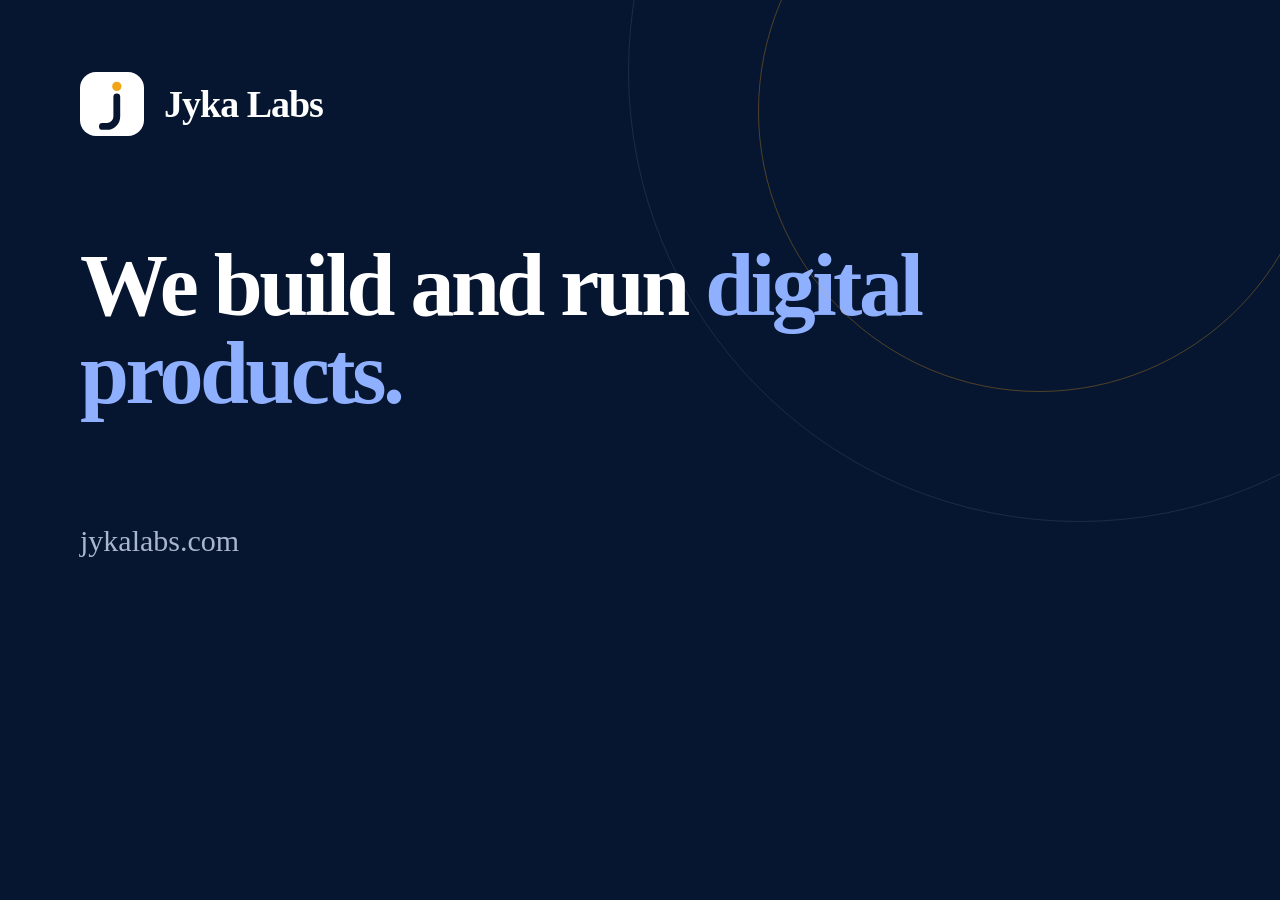
==== brand/og.html @ 61b7a121 "Redesign: new logo, navy and saffron theme, company-first copy, one-line products, illustrations and" ====
<!doctype html><html><head><meta charset="utf-8"><style>
@font-face{font-family:Geist;src:url(../docs/fonts/geist-latin-wght-normal.woff2) format("woff2");font-weight:100 900}
html,body{margin:0;width:1200px;height:630px}
body{font-family:Geist;background:#071630;color:#fff;display:flex;flex-direction:column;justify-content:space-between;padding:72px 80px;box-sizing:border-box;position:relative;overflow:hidden}
.ring{position:absolute;border-radius:50%;border:1px solid rgba(255,255,255,.09)}
.r1{width:900px;height:900px;right:-330px;top:-380px}.r2{width:560px;height:560px;right:-120px;top:-170px;border-color:rgba(242,165,22,.3)}
.brand{display:flex;align-items:center;gap:20px;font-size:38px;font-weight:700;letter-spacing:-1px}
h1{margin:0;font-size:88px;line-height:1;letter-spacing:-3.5px;font-weight:700;max-width:900px}
h1 span{color:#8fb0ff}
p{margin:0;font-size:30px;color:#a9b6cc}
</style></head><body><div class="ring r1"></div><div class="ring r2"></div>
<div class="brand"><svg width="64" height="64" viewBox="0 0 40 40"><rect width="40" height="40" rx="10" fill="#fff"/><path d="M23 15.5v12.25a6.25 6.25 0 0 1-6.25 6.25H14" fill="none" stroke="#071630" stroke-width="4.25" stroke-linecap="round"/><circle cx="23" cy="9" r="2.9" fill="#f2a516"/></svg>Jyka Labs</div>
<h1>We build and run <span>digital products.</span></h1><p>jykalabs.com</p></body></html>
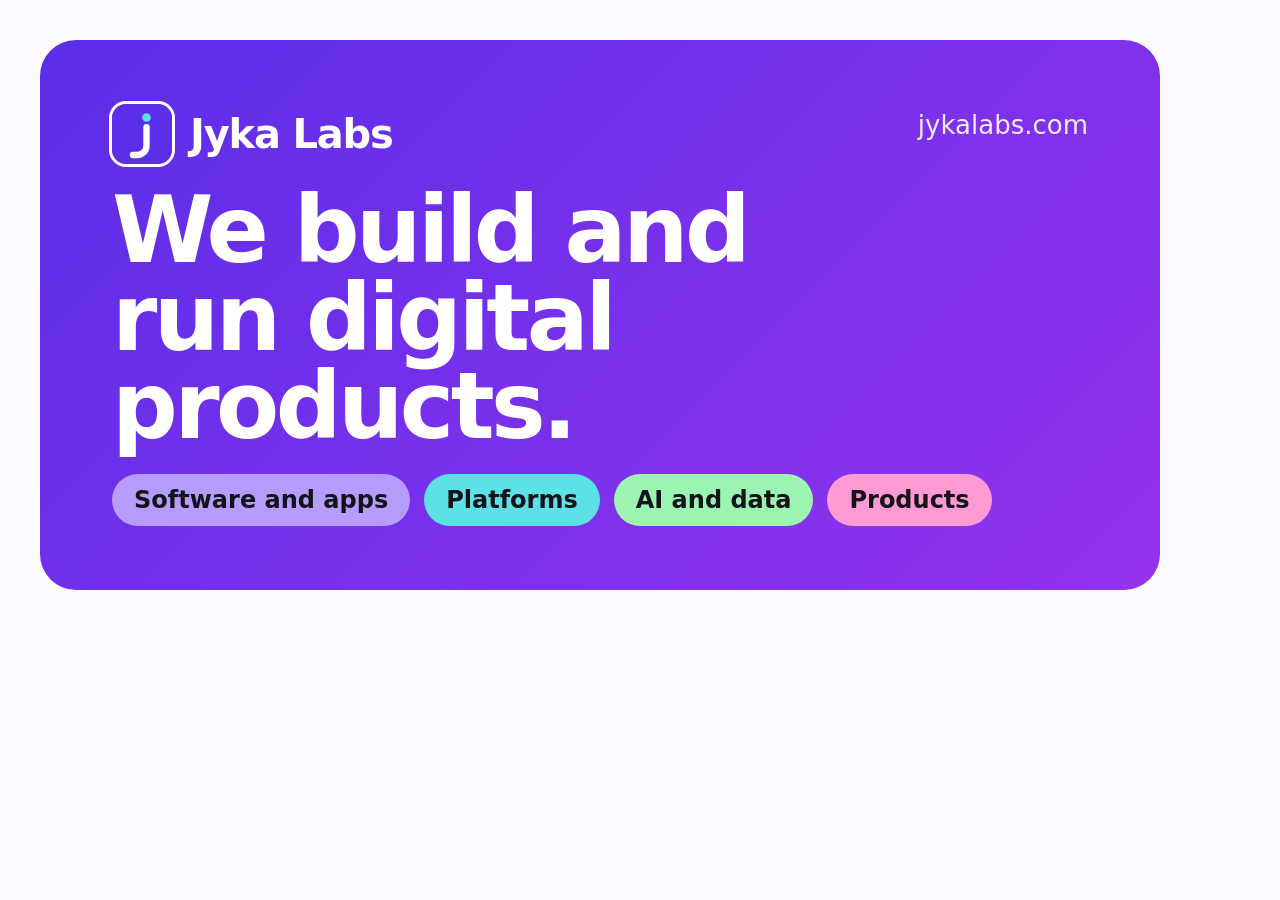
==== commit 14419483: "Redesign: light canvas with vivid accents, product cards, grouped services, working contact form - H" ====
--- a/brand/og.html
+++ b/brand/og.html
@@ -1,13 +1,19 @@
-<!doctype html><html><head><meta charset="utf-8"><style>
-@font-face{font-family:Geist;src:url(../docs/fonts/geist-latin-wght-normal.woff2) format("woff2");font-weight:100 900}
-html,body{margin:0;width:1200px;height:630px}
-body{font-family:Geist;background:#071630;color:#fff;display:flex;flex-direction:column;justify-content:space-between;padding:72px 80px;box-sizing:border-box;position:relative;overflow:hidden}
-.ring{position:absolute;border-radius:50%;border:1px solid rgba(255,255,255,.09)}
-.r1{width:900px;height:900px;right:-330px;top:-380px}.r2{width:560px;height:560px;right:-120px;top:-170px;border-color:rgba(242,165,22,.3)}
-.brand{display:flex;align-items:center;gap:20px;font-size:38px;font-weight:700;letter-spacing:-1px}
-h1{margin:0;font-size:88px;line-height:1;letter-spacing:-3.5px;font-weight:700;max-width:900px}
-h1 span{color:#8fb0ff}
-p{margin:0;font-size:30px;color:#a9b6cc}
-</style></head><body><div class="ring r1"></div><div class="ring r2"></div>
-<div class="brand"><svg width="64" height="64" viewBox="0 0 40 40"><rect width="40" height="40" rx="10" fill="#fff"/><path d="M23 15.5v12.25a6.25 6.25 0 0 1-6.25 6.25H14" fill="none" stroke="#071630" stroke-width="4.25" stroke-linecap="round"/><circle cx="23" cy="9" r="2.9" fill="#f2a516"/></svg>Jyka Labs</div>
-<h1>We build and run <span>digital products.</span></h1><p>jykalabs.com</p></body></html>
+<!doctype html><html><head><meta charset="utf-8">
+<!-- Source of docs/og-image.png (1200x630). Render with tools/render.mjs. -->
+<link rel="stylesheet" href="../docs/styles.css">
+<style>
+html,body{margin:0;width:1200px;height:630px;overflow:hidden}
+body{background:var(--canvas);padding:40px;box-sizing:border-box}
+.panel{height:100%;border-radius:36px;background:linear-gradient(135deg in oklch,var(--hero-a),var(--hero-b));color:var(--on-primary);padding:64px 72px;box-sizing:border-box;display:flex;flex-direction:column;justify-content:space-between;position:relative;overflow:hidden}
+.panel .brand{color:var(--on-primary);display:flex;align-items:center;gap:18px;font:700 40px/1 var(--font-display);letter-spacing:-1.2px}
+.brand img{width:60px;height:60px;border-radius:14px;box-shadow:0 0 0 3px var(--on-primary)}
+h1{margin:0;color:var(--on-primary);font:750 92px/0.96 var(--font-display);letter-spacing:-3.6px;max-width:760px}
+.row{display:flex;gap:14px}
+.chip{font:600 24px/1 var(--font-body);padding:14px 22px;border-radius:999px;color:var(--ink)}
+.c1{background:var(--tile-violet)}.c2{background:var(--tile-cyan)}.c3{background:var(--tile-mint)}.c4{background:var(--tile-pink)}
+.url{position:absolute;right:72px;top:72px;font:500 26px/1 var(--font-body);color:var(--hero-muted)}
+</style></head><body><div class="panel">
+<div class="brand"><img src="../docs/favicon.svg" alt="">Jyka Labs</div><span class="url">jykalabs.com</span>
+<h1>We build and run digital products.</h1>
+<div class="row"><span class="chip c1">Software and apps</span><span class="chip c2">Platforms</span><span class="chip c3">AI and data</span><span class="chip c4">Products</span></div>
+</div></body></html>
--- a/docs/styles.css
+++ b/docs/styles.css
@@ -0,0 +1,407 @@
+/* jykalabs.com — light canvas, vivid accents. Every colour is a token here; components use only the tokens.
+   tools/check-contrast.mjs re-checks the text/background pairs against WCAG AA. */
+
+@font-face {
+  font-family: "Bricolage Grotesque";
+  src: url("fonts/bricolage-grotesque-latin-wght-normal.woff2") format("woff2");
+  font-weight: 200 800;
+  font-style: normal;
+  font-display: swap;
+}
+@font-face {
+  font-family: "Geist";
+  src: url("fonts/geist-latin-wght-normal.woff2") format("woff2");
+  font-weight: 100 900;
+  font-style: normal;
+  font-display: swap;
+}
+
+:root {
+  /* Grounds and ink */
+  --canvas: #FBFAFF;
+  --surface: #FFFFFF;
+  --ink: #15131A;
+  --ink-muted: #5A5866;
+  --line: #E7E3F2;
+  --control: #8C8899;
+
+  /* Action */
+  --primary: #5B2EE8;
+  --primary-hover: #4A20D0;
+  --on-primary: #FFFFFF;
+
+  /* Hero gradient and its secondary text */
+  --hero-a: #5B2EE8;
+  --hero-b: #9333EA;
+  --hero-muted: #F1EAFF;
+
+  /* Tiles: service groups, chips, icon backgrounds (ink text) */
+  --tile-violet: #B79CFF;
+  --tile-cyan: #5CE1E6;
+  --tile-mint: #9BF5B0;
+  --tile-pink: #FF9AD5;
+
+  /* Soft glow behind the hero and the contact section only */
+  --glow-violet: #E2D8FF;
+  --glow-cyan: #CFF7F8;
+  --glow-mint: #D9FBE3;
+  --glow-pink: #FFE0F1;
+
+  /* Product brands */
+  --onemuster-a: #1D4A35;
+  --onemuster-b: #2E7D55;
+  --thandimandi-a: #0057FF;
+  --thandimandi-b: #0077D9;
+
+  /* Form states */
+  --error: #B42318;
+  --error-soft: #FEF0EE;
+  --ok: #146C43;
+
+  /* Frosted card over the glow (solid fallback below) */
+  --frost: rgb(255 255 255 / 0.8);
+  --frost-edge: rgb(255 255 255 / 0.9);
+  --on-dark-line: rgb(255 255 255 / 0.28);
+  --on-dark-fill: rgb(255 255 255 / 0.14);
+
+  --shadow-sm: 0 1px 2px rgb(21 19 26 / 0.06), 0 2px 8px rgb(21 19 26 / 0.05);
+  --shadow-md: 0 2px 4px rgb(21 19 26 / 0.05), 0 12px 32px rgb(41 18 120 / 0.10);
+  --shadow-lg: 0 4px 8px rgb(21 19 26 / 0.06), 0 24px 56px rgb(41 18 120 / 0.18);
+
+  --font-display: "Bricolage Grotesque", "Geist", ui-sans-serif, system-ui, sans-serif;
+  --font-body: "Geist", ui-sans-serif, system-ui, -apple-system, "Segoe UI", sans-serif;
+
+  --radius-sm: 10px;
+  --radius: 16px;
+  --radius-lg: 28px;
+  --container: 74rem;
+  --gutter: clamp(1rem, 4vw, 2.5rem);
+  --section: clamp(4rem, 9vw, 7.5rem);
+  --ease-out: cubic-bezier(0.16, 1, 0.3, 1);
+}
+
+*, *::before, *::after { box-sizing: border-box; }
+[hidden] { display: none !important; }
+
+html {
+  -webkit-text-size-adjust: 100%;
+  text-size-adjust: 100%;
+  scroll-behavior: smooth;
+  scroll-padding-top: 5rem;
+  scrollbar-color: var(--tile-violet) var(--canvas);
+}
+@media (prefers-reduced-motion: reduce) { html { scroll-behavior: auto; } }
+
+body {
+  margin: 0;
+  background: var(--canvas);
+  color: var(--ink);
+  font-family: var(--font-body);
+  font-size: 1rem;
+  line-height: 1.6;
+  -webkit-font-smoothing: antialiased;
+  text-rendering: optimizeLegibility;
+  caret-color: var(--primary);
+}
+
+::selection { background: var(--tile-violet); color: var(--ink); }
+
+h1, h2, h3 {
+  font-family: var(--font-display);
+  margin: 0;
+  color: var(--ink);
+  text-wrap: balance;
+  font-weight: 700;
+}
+h2 { font-size: clamp(2rem, 4.6vw, 3.25rem); line-height: 1.04; letter-spacing: -0.035em; }
+h3 { font-size: 1.375rem; line-height: 1.2; letter-spacing: -0.02em; }
+p { margin: 0; text-wrap: pretty; }
+ul, ol { margin: 0; padding: 0; list-style: none; }
+
+a { color: var(--primary); text-underline-offset: 0.2em; text-decoration-thickness: 1px; }
+a:hover { text-decoration-thickness: 2px; }
+
+:focus-visible { outline: 3px solid var(--primary); outline-offset: 3px; border-radius: 6px; }
+
+.visually-hidden {
+  position: absolute !important; width: 1px; height: 1px; padding: 0; margin: -1px;
+  overflow: hidden; clip: rect(0 0 0 0); white-space: nowrap; border: 0;
+}
+
+.skip {
+  position: absolute; left: 1rem; top: -4rem; z-index: 100;
+  background: var(--ink); color: var(--surface); padding: 0.75rem 1rem; border-radius: var(--radius-sm);
+  text-decoration: none; font-weight: 600;
+}
+.skip:focus { top: 1rem; }
+
+.container { width: min(100% - 2 * var(--gutter), var(--container)); margin-inline: auto; }
+
+.sprite { position: absolute; width: 0; height: 0; overflow: hidden; }
+.ico { width: 1.5rem; height: 1.5rem; fill: none; stroke: currentColor; stroke-width: 1.75; stroke-linecap: round; stroke-linejoin: round; flex-shrink: 0; }
+
+/* ---------- Buttons ---------- */
+.btn {
+  display: inline-flex; align-items: center; justify-content: center; gap: 0.5rem;
+  min-height: 48px; padding: 0.75rem 1.4rem; border-radius: 999px;
+  font: 600 1rem/1.2 var(--font-body); text-decoration: none; white-space: nowrap;
+  border: 1px solid transparent; cursor: pointer;
+  transition: background-color 160ms var(--ease-out), border-color 160ms var(--ease-out), transform 120ms var(--ease-out), box-shadow 160ms var(--ease-out);
+}
+.btn:active { transform: scale(0.97); }
+.btn-primary { background: var(--primary); color: var(--on-primary); box-shadow: var(--shadow-sm); }
+.btn-primary:hover { background: var(--primary-hover); }
+.btn-secondary { background: var(--surface); color: var(--ink); border-color: var(--control); }
+.btn-secondary:hover { border-color: var(--ink); }
+.btn-light { background: var(--on-primary); color: var(--primary); }
+.btn-light:hover { box-shadow: var(--shadow-md); }
+.btn-ghost-light { color: var(--on-primary); border-color: var(--on-dark-line); background: var(--on-dark-fill); }
+.btn-ghost-light:hover { border-color: var(--on-primary); }
+.btn-sm { min-height: 40px; padding: 0.5rem 1.1rem; font-size: 0.9375rem; }
+.btn[disabled] { opacity: 0.7; cursor: progress; transform: none; }
+.on-gradient :focus-visible { outline-color: var(--on-primary); }
+
+/* ---------- Header ---------- */
+.site-header {
+  position: sticky; top: 0; z-index: 50;
+  background: var(--canvas);
+  border-bottom: 1px solid transparent;
+  transition: border-color 200ms var(--ease-out);
+}
+.site-header.is-scrolled { border-bottom-color: var(--line); }
+.header-row { display: flex; align-items: center; gap: 1.5rem; min-height: 4.25rem; }
+.brand { display: inline-flex; align-items: center; gap: 0.6rem; color: var(--ink); text-decoration: none; }
+.brand-mark { width: 2rem; height: 2rem; flex-shrink: 0; }
+.brand-name { font-family: var(--font-display); font-weight: 700; font-size: 1.2rem; letter-spacing: -0.03em; }
+.site-nav { margin-left: auto; }
+.site-nav ul { display: flex; gap: 0.25rem; }
+.site-nav a {
+  display: inline-flex; align-items: center; min-height: 40px; padding: 0 0.8rem; border-radius: 999px;
+  color: var(--ink-muted); font-weight: 500; text-decoration: none; font-size: 0.9375rem;
+}
+.site-nav a:hover { color: var(--ink); background: var(--glow-violet); }
+.header-cta { margin-left: 0.5rem; }
+@media (max-width: 960px) {
+  .site-nav { display: none; }
+  .header-cta { margin-left: auto; }
+}
+
+/* ---------- Glow (hero and contact only) ---------- */
+.glow {
+  position: relative; isolation: isolate;
+  background:
+    radial-gradient(40rem 28rem at 8% 0%, var(--glow-violet), transparent 70%),
+    radial-gradient(34rem 26rem at 95% 12%, var(--glow-cyan), transparent 70%),
+    radial-gradient(36rem 26rem at 70% 100%, var(--glow-pink), transparent 70%),
+    radial-gradient(30rem 22rem at 0% 100%, var(--glow-mint), transparent 70%),
+    var(--canvas);
+}
+
+/* ---------- Hero ---------- */
+.hero { padding: clamp(1rem, 3vw, 2rem) 0 clamp(2.5rem, 6vw, 4.5rem); }
+.hero-panel {
+  border-radius: var(--radius-lg);
+  background: var(--hero-a);
+  background: linear-gradient(135deg, var(--hero-a), var(--hero-b));
+  background: linear-gradient(135deg in oklch, var(--hero-a), var(--hero-b));
+  color: var(--on-primary);
+  padding: 2rem 1.25rem;
+  padding: clamp(2rem, 6vw, 4.5rem) clamp(1.25rem, 5vw, 4.5rem);
+  display: grid; gap: clamp(2.5rem, 5vw, 3.5rem);
+  grid-template-columns: minmax(0, 1fr);
+  box-shadow: var(--shadow-lg);
+  overflow: hidden;
+}
+@media (min-width: 1024px) {
+  .hero-panel { grid-template-columns: minmax(0, 1.05fr) minmax(0, 1fr); align-items: center; }
+}
+.hero h1 {
+  color: var(--on-primary);
+  font-size: clamp(2.6rem, 7.4vw, 5.25rem);
+  line-height: 0.98;
+  letter-spacing: -0.04em;
+  font-weight: 750;
+  max-width: 12ch;
+}
+.hero-lede { margin-top: 1.25rem; font-size: clamp(1.06rem, 1.6vw, 1.25rem); color: var(--hero-muted); max-width: 34rem; }
+.hero-actions { display: flex; flex-wrap: wrap; gap: 0.75rem; margin-top: 2rem; }
+
+/* Product previews drawn in HTML: real product wording, no figures */
+.previews { position: relative; display: grid; gap: 1rem; grid-template-columns: minmax(0, 1fr); }
+@media (min-width: 560px) { .previews { grid-template-columns: minmax(0, 0.9fr) minmax(0, 1fr); align-items: end; } }
+.preview {
+  border-radius: 22px; padding: 1.1rem; font-size: 1.05rem; color: var(--on-primary);
+  box-shadow: var(--shadow-lg);
+  animation: rise 900ms var(--ease-out) both;
+}
+.preview + .preview { animation-delay: 120ms; }
+@keyframes rise { from { opacity: 0; transform: translateY(16px); } to { opacity: 1; transform: none; } }
+@media (prefers-reduced-motion: reduce) { .preview { animation: none; } }
+
+.preview-om { background: var(--onemuster-a); background: linear-gradient(160deg, var(--onemuster-a), var(--onemuster-b)); background: linear-gradient(160deg in oklch, var(--onemuster-a), var(--onemuster-b)); }
+.preview-tm { background: var(--thandimandi-a); background: linear-gradient(160deg, var(--thandimandi-a), var(--thandimandi-b)); background: linear-gradient(160deg in oklch, var(--thandimandi-a), var(--thandimandi-b)); }
+@media (min-width: 560px) { .preview-om { margin-bottom: 2.5rem; } }
+
+.preview-head { display: flex; align-items: center; justify-content: space-between; gap: 0.5rem; margin-bottom: 0.9rem; }
+.preview-name { font-family: var(--font-display); font-weight: 700; font-size: 1.05rem; letter-spacing: -0.02em; }
+.preview-tag { font-size: 0.75rem; font-weight: 600; padding: 0.2rem 0.6rem; border-radius: 999px; background: transparent; border: 1px solid var(--on-dark-line); white-space: nowrap; }
+.preview-screen { background: var(--surface); color: var(--ink); border-radius: 14px; padding: 0.9rem; display: grid; gap: 0.7rem; }
+.preview-label { font-size: 0.75rem; color: var(--ink-muted); font-weight: 500; }
+.preview-title { font-weight: 650; font-size: 0.98rem; line-height: 1.3; }
+.preview-btn { display: flex; align-items: center; justify-content: center; min-height: 40px; border-radius: 999px; font-weight: 600; font-size: 0.875rem; color: var(--on-primary); }
+.preview-om .preview-btn { background: var(--onemuster-a); }
+.preview-tm .preview-btn { background: var(--thandimandi-a); }
+.preview-list { display: grid; gap: 0.5rem; font-size: 0.85rem; }
+.preview-list li { display: flex; align-items: center; gap: 0.5rem; }
+.preview-list .ico { width: 1.1rem; height: 1.1rem; }
+.preview-om .preview-list .ico { color: var(--onemuster-b); }
+.preview-tm .preview-list .ico { color: var(--thandimandi-a); }
+.preview-field { border: 1px solid var(--control); border-radius: 10px; padding: 0.5rem 0.7rem; font-size: 0.875rem; }
+.previews-note { grid-column: 1 / -1; font-size: 0.8125rem; color: var(--hero-muted); }
+
+/* ---------- Sections ---------- */
+.section { padding: var(--section) 0; }
+.section-head { display: grid; gap: 1rem; margin-bottom: clamp(2rem, 5vw, 3.5rem); max-width: 44rem; }
+.section-head p { font-size: 1.125rem; color: var(--ink-muted); }
+
+/* ---------- Products ---------- */
+.products { display: grid; gap: 1.25rem; grid-template-columns: minmax(0, 1fr); }
+@media (min-width: 860px) { .products { grid-template-columns: repeat(2, minmax(0, 1fr)); } }
+.product {
+  position: relative; overflow: hidden;
+  border-radius: var(--radius-lg); color: var(--on-primary);
+  padding: 1.75rem;
+  padding: clamp(1.75rem, 4vw, 2.75rem);
+  min-height: 22rem; display: flex; flex-direction: column; gap: 1rem;
+  box-shadow: var(--shadow-md);
+}
+.product-om { background: var(--onemuster-a); background: linear-gradient(135deg, var(--onemuster-a), var(--onemuster-b)); background: linear-gradient(135deg in oklch, var(--onemuster-a), var(--onemuster-b)); }
+.product-tm { background: var(--thandimandi-a); background: linear-gradient(135deg, var(--thandimandi-a), var(--thandimandi-b)); background: linear-gradient(135deg in oklch, var(--thandimandi-a), var(--thandimandi-b)); }
+.product-mark { position: absolute; right: -1.5rem; bottom: -1.5rem; width: 13rem; height: 13rem; color: var(--on-primary); opacity: 0.22; }
+.product-mark * { fill: none; stroke: currentColor; stroke-width: 2.5; stroke-linecap: round; stroke-linejoin: round; }
+.product h3 { color: var(--on-primary); font-size: clamp(2rem, 4vw, 2.75rem); letter-spacing: -0.035em; line-height: 1; }
+.product p { font-size: 1.125rem; max-width: 26rem; position: relative; }
+.badge { align-self: flex-start; display: inline-flex; align-items: center; min-height: 28px; padding: 0.15rem 0.75rem; border-radius: 999px; background: var(--on-primary); font-size: 0.8125rem; font-weight: 650; white-space: nowrap; }
+.product-om .badge { color: var(--onemuster-a); }
+.product-tm .badge { color: var(--thandimandi-a); }
+.product-link { margin-top: auto; position: relative; align-self: flex-start; display: inline-flex; align-items: center; gap: 0.4rem; min-height: 44px; color: var(--on-primary); font-weight: 600; }
+.product-link .ico { width: 1.1rem; height: 1.1rem; }
+.product :focus-visible { outline-color: var(--on-primary); }
+
+/* ---------- What we do: four groups ---------- */
+.groups { display: grid; gap: 1.25rem; grid-template-columns: minmax(0, 1fr); }
+@media (min-width: 860px) {
+  .groups { grid-template-columns: repeat(12, minmax(0, 1fr)); }
+  .group:nth-child(1) { grid-column: span 7; }
+  .group:nth-child(2) { grid-column: span 5; }
+  .group:nth-child(3) { grid-column: span 5; }
+  .group:nth-child(4) { grid-column: span 7; }
+}
+.group { border-radius: var(--radius-lg); padding: 1.5rem; padding: clamp(1.5rem, 3.5vw, 2.25rem); color: var(--ink); display: grid; gap: 1.25rem; align-content: start; }
+.group-violet { background: var(--tile-violet); }
+.group-cyan { background: var(--tile-cyan); }
+.group-mint { background: var(--tile-mint); }
+.group-pink { background: var(--tile-pink); }
+.group h3 { font-size: clamp(1.5rem, 2.6vw, 2rem); letter-spacing: -0.03em; line-height: 1.05; }
+.group-icon { width: 3rem; height: 3rem; border-radius: 14px; background: var(--surface); display: grid; place-items: center; }
+.services { display: grid; gap: 1rem; }
+@media (min-width: 600px) { .group-wide .services { grid-template-columns: repeat(2, minmax(0, 1fr)); gap: 1.25rem; } }
+.services h4 { margin: 0 0 0.2rem; font: 650 1.0625rem/1.3 var(--font-body); }
+.services p { font-size: 0.975rem; }
+.groups-cta { margin-top: 1.5rem; display: flex; flex-wrap: wrap; align-items: center; gap: 1rem; color: var(--ink-muted); }
+
+/* ---------- How we work ---------- */
+.band { background: var(--surface); border-block: 1px solid var(--line); }
+.steps { display: grid; gap: 2rem 1.5rem; grid-template-columns: minmax(0, 1fr); }
+@media (min-width: 640px) { .steps { grid-template-columns: repeat(2, minmax(0, 1fr)); } }
+@media (min-width: 1024px) { .steps { grid-template-columns: repeat(4, minmax(0, 1fr)); } }
+.steps li { display: grid; gap: 0.6rem; align-content: start; padding-top: 1.25rem; border-top: 2px solid var(--ink); }
+.step-num { font-family: var(--font-display); font-weight: 700; font-size: 2.75rem; line-height: 1; color: var(--primary); letter-spacing: -0.04em; font-variant-numeric: tabular-nums; }
+.steps p { color: var(--ink-muted); }
+
+/* ---------- Work with us ---------- */
+.paths { display: grid; gap: 1.25rem; grid-template-columns: minmax(0, 1fr); }
+@media (min-width: 860px) { .paths { grid-template-columns: repeat(3, minmax(0, 1fr)); } }
+.paths li { background: var(--surface); border: 1px solid var(--line); border-radius: var(--radius); padding: 1.75rem; display: flex; flex-direction: column; gap: 0.75rem; box-shadow: var(--shadow-sm); }
+.path-icon { width: 3rem; height: 3rem; border-radius: 14px; display: grid; place-items: center; color: var(--ink); margin-bottom: 0.25rem; }
+.paths li:nth-child(1) .path-icon { background: var(--tile-violet); }
+.paths li:nth-child(2) .path-icon { background: var(--tile-cyan); }
+.paths li:nth-child(3) .path-icon { background: var(--tile-mint); }
+.paths p { color: var(--ink-muted); }
+.paths p { flex-grow: 1; }
+.paths .btn { margin-top: 0.75rem; align-self: flex-start; }
+
+/* ---------- Contact ---------- */
+.contact-grid { display: grid; gap: clamp(2rem, 5vw, 4rem); grid-template-columns: minmax(0, 1fr); }
+@media (min-width: 960px) { .contact-grid { grid-template-columns: minmax(0, 0.8fr) minmax(0, 1.2fr); align-items: start; } }
+.contact-copy { display: grid; gap: 1.25rem; }
+.contact-copy > p { font-size: 1.125rem; color: var(--ink-muted); }
+.email-card { display: grid; gap: 0.25rem; padding: 1.25rem 1.4rem; border-radius: var(--radius); }
+.email-card span { color: var(--ink-muted); font-size: 0.9375rem; }
+.email-card a { font-weight: 650; font-size: 1.125rem; overflow-wrap: anywhere; }
+.contact-points { display: grid; gap: 0.6rem; }
+.contact-points li { display: flex; gap: 0.6rem; align-items: flex-start; }
+.contact-points .ico { width: 1.25rem; height: 1.25rem; margin-top: 0.15rem; color: var(--ok); }
+
+.frost { background: var(--surface); border: 1px solid var(--line); box-shadow: var(--shadow-md); }
+@supports ((backdrop-filter: blur(1px)) or (-webkit-backdrop-filter: blur(1px))) {
+  .frost { background: var(--frost); border-color: var(--frost-edge); -webkit-backdrop-filter: blur(18px) saturate(1.2); backdrop-filter: blur(18px) saturate(1.2); }
+}
+@media (prefers-reduced-transparency: reduce) {
+  .frost { background: var(--surface); border-color: var(--line); -webkit-backdrop-filter: none; backdrop-filter: none; }
+}
+
+.form-card { border-radius: var(--radius-lg); padding: 1.25rem; padding: clamp(1.25rem, 4vw, 2.25rem); }
+.contact-form fieldset { border: 0; padding: 0; margin: 0; min-width: 0; display: grid; gap: 1.1rem; grid-template-columns: minmax(0, 1fr); }
+@media (min-width: 600px) { .contact-form fieldset { grid-template-columns: repeat(2, minmax(0, 1fr)); } .field-wide { grid-column: 1 / -1; } }
+.field { display: grid; gap: 0.4rem; align-content: start; }
+.field label { font-weight: 600; font-size: 0.9375rem; }
+.optional { color: var(--ink-muted); font-weight: 400; }
+.field input, .field select, .field textarea {
+  width: 100%; min-height: 48px; padding: 0.7rem 0.9rem;
+  font: 400 1rem/1.4 var(--font-body); color: var(--ink);
+  background: var(--surface); border: 1px solid var(--control); border-radius: 12px;
+  transition: border-color 160ms var(--ease-out), box-shadow 160ms var(--ease-out);
+}
+.field textarea { resize: vertical; min-height: 9rem; }
+.field select { appearance: none; padding-right: 2.5rem; background-image: linear-gradient(45deg, transparent 50%, currentColor 50%), linear-gradient(135deg, currentColor 50%, transparent 50%); background-position: calc(100% - 1.15rem) 50%, calc(100% - 0.8rem) 50%; background-size: 0.35rem 0.35rem; background-repeat: no-repeat; }
+.field input:hover, .field select:hover, .field textarea:hover { border-color: var(--ink-muted); }
+.field input:focus-visible, .field select:focus-visible, .field textarea:focus-visible { outline: 3px solid var(--primary); outline-offset: 1px; border-color: var(--primary); border-radius: 12px; }
+.field [aria-invalid="true"] { border-color: var(--error); }
+.field-error { color: var(--error); font-size: 0.9rem; font-weight: 500; }
+.field-hint { color: var(--ink-muted); font-size: 0.85rem; }
+.botcheck { display: none; }
+
+.form-actions { display: flex; flex-wrap: wrap; align-items: center; gap: 1rem; }
+.send-status { font-size: 0.95rem; }
+.send-status:empty { display: none; }
+.send-status.is-error { color: var(--error); font-weight: 500; }
+
+.fallback { margin-top: 1.25rem; padding: 1rem 1.1rem; border-radius: 12px; background: var(--error-soft); color: var(--ink); display: grid; gap: 0.6rem; }
+.fallback p { font-weight: 500; }
+.fallback .btn { justify-self: start; }
+
+.privacy { margin-top: 1.5rem; padding-top: 1.25rem; border-top: 1px solid var(--line); font-size: 0.875rem; color: var(--ink-muted); }
+
+.sent { display: grid; gap: 0.75rem; justify-items: start; padding: 1rem 0; }
+.sent:focus { outline: none; }
+.sent-icon { width: 3rem; height: 3rem; border-radius: 999px; display: grid; place-items: center; background: var(--tile-mint); color: var(--ink); }
+.sent h3 { font-size: 1.5rem; }
+.sent p { color: var(--ink-muted); }
+
+/* ---------- Footer ---------- */
+.site-footer { border-top: 1px solid var(--line); padding: 3rem 0 2rem; background: var(--surface); }
+.footer-grid { display: grid; gap: 2rem; grid-template-columns: minmax(0, 1fr); }
+@media (min-width: 860px) { .footer-grid { grid-template-columns: minmax(0, 1fr) minmax(0, 1.4fr) auto; align-items: start; } }
+.footer-brand p, .footer-note { color: var(--ink-muted); font-size: 0.9375rem; }
+.footer-brand p { margin-top: 0.6rem; }
+.footer-email { font-weight: 600; overflow-wrap: anywhere; }
+.footer-links { display: flex; flex-wrap: wrap; gap: 0.25rem 1.25rem; }
+.footer-links a { color: var(--ink-muted); text-decoration: none; display: inline-flex; min-height: 44px; align-items: center; }
+.footer-links a:hover { color: var(--ink); text-decoration: underline; }
+.footer-base { margin-top: 2rem; padding-top: 1.25rem; border-top: 1px solid var(--line); color: var(--ink-muted); font-size: 0.875rem; }
+
+/* ---------- Simple pages (thanks, 404) ---------- */
+.page-simple { min-height: 70vh; display: grid; align-content: center; justify-items: start; gap: 1.25rem; padding: 4rem 0; }
+.page-simple h1 { font-size: clamp(2.25rem, 6vw, 3.5rem); letter-spacing: -0.04em; line-height: 1; }
+.page-simple p { color: var(--ink-muted); font-size: 1.125rem; }
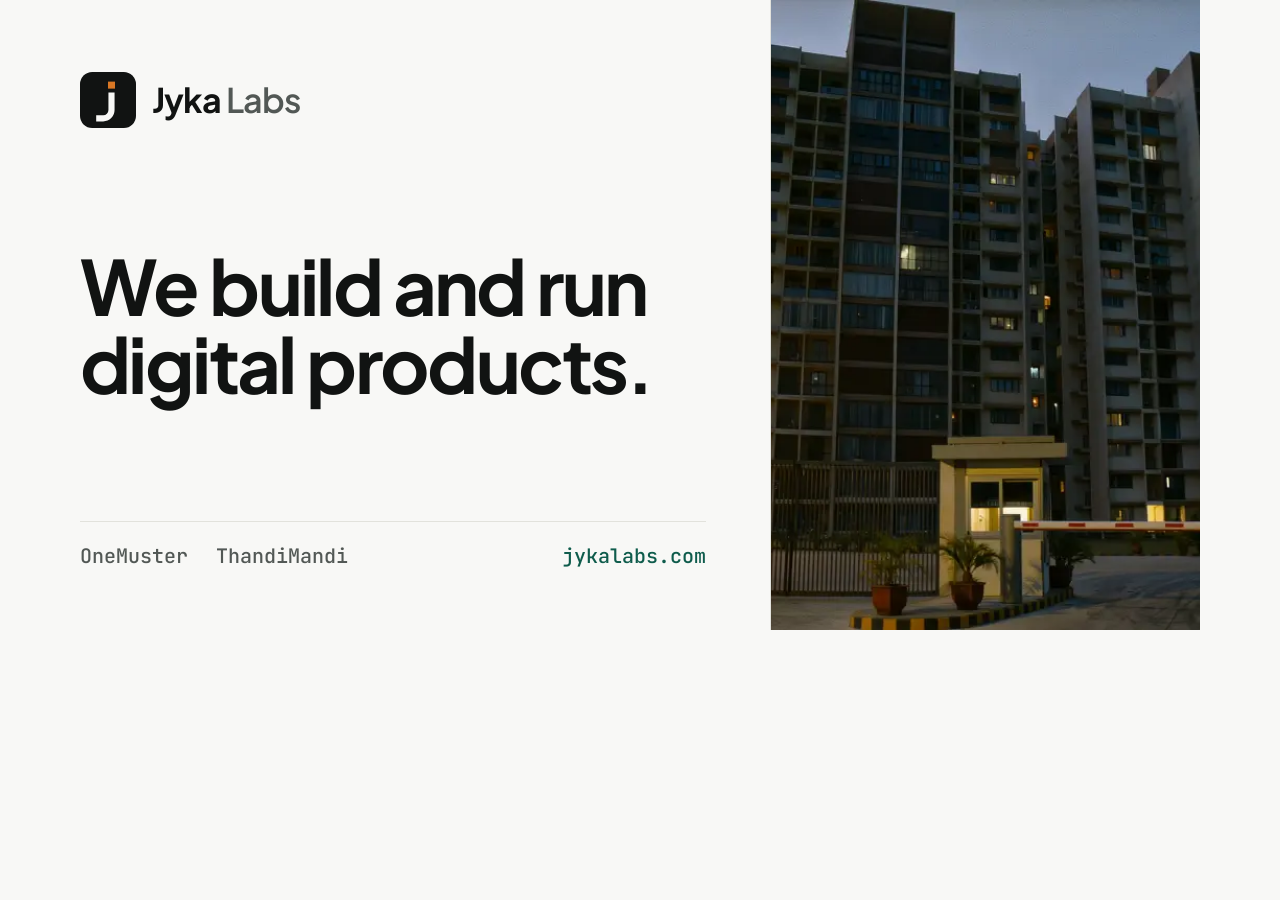
==== commit 22f02c72: "Redesign: industrial-tech look with light/dark themes, live product previews and illustrative media " ====
--- a/brand/og.html
+++ b/brand/og.html
@@ -1,19 +1,21 @@
 <!doctype html><html><head><meta charset="utf-8">
-<!-- Source of docs/og-image.png (1200x630). Render with tools/render.mjs. -->
+<!-- Source of docs/og-image.png (1200x630). Rendered with Playwright from the repo root. -->
 <link rel="stylesheet" href="../docs/styles.css">
 <style>
 html,body{margin:0;width:1200px;height:630px;overflow:hidden}
-body{background:var(--canvas);padding:40px;box-sizing:border-box}
-.panel{height:100%;border-radius:36px;background:linear-gradient(135deg in oklch,var(--hero-a),var(--hero-b));color:var(--on-primary);padding:64px 72px;box-sizing:border-box;display:flex;flex-direction:column;justify-content:space-between;position:relative;overflow:hidden}
-.panel .brand{color:var(--on-primary);display:flex;align-items:center;gap:18px;font:700 40px/1 var(--font-display);letter-spacing:-1.2px}
-.brand img{width:60px;height:60px;border-radius:14px;box-shadow:0 0 0 3px var(--on-primary)}
-h1{margin:0;color:var(--on-primary);font:750 92px/0.96 var(--font-display);letter-spacing:-3.6px;max-width:760px}
-.row{display:flex;gap:14px}
-.chip{font:600 24px/1 var(--font-body);padding:14px 22px;border-radius:999px;color:var(--ink)}
-.c1{background:var(--tile-violet)}.c2{background:var(--tile-cyan)}.c3{background:var(--tile-mint)}.c4{background:var(--tile-pink)}
-.url{position:absolute;right:72px;top:72px;font:500 26px/1 var(--font-body);color:var(--hero-muted)}
-</style></head><body><div class="panel">
-<div class="brand"><img src="../docs/favicon.svg" alt="">Jyka Labs</div><span class="url">jykalabs.com</span>
+body{display:grid;grid-template-columns:1fr 430px;background:var(--bg-canvas)}
+.l{padding:72px 64px 64px 80px;display:flex;flex-direction:column;justify-content:space-between}
+.brand{display:flex;align-items:center;gap:16px}
+.brand img{width:56px;height:56px}
+.brand .brand-name{font-size:34px}
+h1{margin:0;font:700 76px/1.02 var(--font-display);letter-spacing:-2.6px}
+.foot{display:flex;gap:28px;align-items:center;font:500 20px/1 var(--font-mono);color:var(--text-secondary);border-top:1px solid var(--border-hairline);padding-top:24px}
+.foot b{color:var(--accent-primary);font-weight:500;margin-left:auto}
+.r{background:url(../docs/media/gate-800.webp) center/cover;border-left:1px solid var(--border-hairline)}
+</style></head><body>
+<div class="l">
+<div class="brand"><img src="../docs/favicon.svg" alt=""><span class="brand-name">Jyka <span>Labs</span></span></div>
 <h1>We build and run digital products.</h1>
-<div class="row"><span class="chip c1">Software and apps</span><span class="chip c2">Platforms</span><span class="chip c3">AI and data</span><span class="chip c4">Products</span></div>
-</div></body></html>
+<div class="foot"><span>OneMuster</span><span>ThandiMandi</span><b>jykalabs.com</b></div>
+</div><div class="r"></div>
+</body></html>
--- a/docs/styles.css
+++ b/docs/styles.css
@@ -1,407 +1,397 @@
-/* jykalabs.com — light canvas, vivid accents. Every colour is a token here; components use only the tokens.
-   tools/check-contrast.mjs re-checks the text/background pairs against WCAG AA. */
-
-@font-face {
-  font-family: "Bricolage Grotesque";
-  src: url("fonts/bricolage-grotesque-latin-wght-normal.woff2") format("woff2");
-  font-weight: 200 800;
-  font-style: normal;
-  font-display: swap;
-}
-@font-face {
-  font-family: "Geist";
-  src: url("fonts/geist-latin-wght-normal.woff2") format("woff2");
-  font-weight: 100 900;
-  font-style: normal;
-  font-display: swap;
-}
+/* jykalabs.com: "tactile industrial-tech". Hairlines, whitespace and quiet surfaces instead of gradients and glow.
+   Light theme by default; [data-theme="dark"] swaps the tokens. Components use only tokens.
+   tools/check-contrast.mjs re-checks the text and control pairs in both themes. */
+
+@font-face { font-family: "Plus Jakarta Sans"; src: url("fonts/plus-jakarta-sans-latin-wght-normal.woff2") format("woff2"); font-weight: 200 800; font-style: normal; font-display: swap; }
+@font-face { font-family: "Inter"; src: url("fonts/inter-latin-wght-normal.woff2") format("woff2"); font-weight: 100 900; font-style: normal; font-display: swap; }
+@font-face { font-family: "JetBrains Mono"; src: url("fonts/jetbrains-mono-latin-wght-normal.woff2") format("woff2"); font-weight: 100 800; font-style: normal; font-display: swap; }
+/* Only the mock-up's Hindi and Marathi use this; the browser downloads it only when Devanagari is on screen. */
+@font-face { font-family: "Noto Sans Devanagari"; src: url("fonts/noto-sans-devanagari-500.woff2") format("woff2"); font-weight: 400 700; font-style: normal; font-display: swap; unicode-range: U+0900-097F, U+1CD0-1CF9, U+200C-200D, U+20A8, U+20B9, U+25CC, U+A830-A839, U+A8E0-A8FF; }
 
 :root {
-  /* Grounds and ink */
-  --canvas: #FBFAFF;
-  --surface: #FFFFFF;
-  --ink: #15131A;
-  --ink-muted: #5A5866;
-  --line: #E7E3F2;
-  --control: #8C8899;
-
-  /* Action */
-  --primary: #5B2EE8;
-  --primary-hover: #4A20D0;
-  --on-primary: #FFFFFF;
-
-  /* Hero gradient and its secondary text */
-  --hero-a: #5B2EE8;
-  --hero-b: #9333EA;
-  --hero-muted: #F1EAFF;
-
-  /* Tiles: service groups, chips, icon backgrounds (ink text) */
-  --tile-violet: #B79CFF;
-  --tile-cyan: #5CE1E6;
-  --tile-mint: #9BF5B0;
-  --tile-pink: #FF9AD5;
-
-  /* Soft glow behind the hero and the contact section only */
-  --glow-violet: #E2D8FF;
-  --glow-cyan: #CFF7F8;
-  --glow-mint: #D9FBE3;
-  --glow-pink: #FFE0F1;
-
-  /* Product brands */
-  --onemuster-a: #1D4A35;
-  --onemuster-b: #2E7D55;
-  --thandimandi-a: #0057FF;
-  --thandimandi-b: #0077D9;
-
-  /* Form states */
+  color-scheme: light;
+  --bg-canvas: #F8F8F6;
+  --bg-surface: #FFFFFF;
+  --bg-subtle: #F0F0EC;
+  --border-hairline: #E2E2DC;
+  --border-control: #7A817D;
+  --text-primary: #111312;
+  --text-secondary: #525855;
+  --accent-primary: #0F5C4C;
+  --accent-primary-hover: #0A4236;
+  --on-accent: #FFFFFF;
+  --accent-soft: #E3EFEB;
+  --accent-highlight: #D97724;
+  --highlight-text: #9A4E0E;
+  --highlight-soft: #FBF0E4;
   --error: #B42318;
-  --error-soft: #FEF0EE;
-  --ok: #146C43;
-
-  /* Frosted card over the glow (solid fallback below) */
-  --frost: rgb(255 255 255 / 0.8);
-  --frost-edge: rgb(255 255 255 / 0.9);
-  --on-dark-line: rgb(255 255 255 / 0.28);
-  --on-dark-fill: rgb(255 255 255 / 0.14);
-
-  --shadow-sm: 0 1px 2px rgb(21 19 26 / 0.06), 0 2px 8px rgb(21 19 26 / 0.05);
-  --shadow-md: 0 2px 4px rgb(21 19 26 / 0.05), 0 12px 32px rgb(41 18 120 / 0.10);
-  --shadow-lg: 0 4px 8px rgb(21 19 26 / 0.06), 0 24px 56px rgb(41 18 120 / 0.18);
-
-  --font-display: "Bricolage Grotesque", "Geist", ui-sans-serif, system-ui, sans-serif;
-  --font-body: "Geist", ui-sans-serif, system-ui, -apple-system, "Segoe UI", sans-serif;
-
-  --radius-sm: 10px;
-  --radius: 16px;
-  --radius-lg: 28px;
+  --error-soft: #FDECEA;
+  --header-glass: rgb(248 248 246 / 0.78);
+  --photo-veil: rgb(17 19 18 / 0.06);
+  --shadow-card: 0 1px 0 rgb(17 19 18 / 0.04), 0 12px 32px -12px rgb(17 19 18 / 0.18);
+
+  --font-display: "Plus Jakarta Sans", ui-sans-serif, system-ui, sans-serif;
+  --font-body: "Inter", ui-sans-serif, system-ui, -apple-system, "Segoe UI", sans-serif;
+  --font-mono: "JetBrains Mono", ui-monospace, "SFMono-Regular", Menlo, Consolas, monospace;
+  --font-deva: "Noto Sans Devanagari", "Inter", sans-serif;
+
+  --radius-sm: 6px;
+  --radius: 10px;
+  --radius-lg: 14px;
   --container: 74rem;
   --gutter: clamp(1rem, 4vw, 2.5rem);
-  --section: clamp(4rem, 9vw, 7.5rem);
-  --ease-out: cubic-bezier(0.16, 1, 0.3, 1);
+  --section: clamp(4.5rem, 10vw, 8rem);
+  --ease-out: cubic-bezier(0.22, 1, 0.36, 1);
+  --fast: 160ms;
+}
+
+[data-theme="dark"] {
+  color-scheme: dark;
+  --bg-canvas: #0B0D0C;
+  --bg-surface: #141816;
+  --bg-subtle: #1C221F;
+  --border-hairline: #232926;
+  --border-control: #5E6762;
+  --text-primary: #F2F4F3;
+  --text-secondary: #949E99;
+  --accent-primary: #28A789;
+  --accent-primary-hover: #34C2A0;
+  --on-accent: #0B0D0C;
+  --accent-soft: #15302A;
+  --accent-highlight: #F59E0B;
+  --highlight-text: #F59E0B;
+  --highlight-soft: #2A2112;
+  --error: #F28B7D;
+  --error-soft: #2C1916;
+  --header-glass: rgb(11 13 12 / 0.74);
+  --photo-veil: rgb(0 0 0 / 0.28);
+  --shadow-card: 0 1px 0 rgb(0 0 0 / 0.3), 0 16px 40px -16px rgb(0 0 0 / 0.7);
 }
 
 *, *::before, *::after { box-sizing: border-box; }
 [hidden] { display: none !important; }
-
-html {
-  -webkit-text-size-adjust: 100%;
-  text-size-adjust: 100%;
-  scroll-behavior: smooth;
-  scroll-padding-top: 5rem;
-  scrollbar-color: var(--tile-violet) var(--canvas);
-}
+html { -webkit-text-size-adjust: 100%; text-size-adjust: 100%; scroll-behavior: smooth; scroll-padding-top: 5rem; }
 @media (prefers-reduced-motion: reduce) { html { scroll-behavior: auto; } }
 
 body {
-  margin: 0;
-  background: var(--canvas);
-  color: var(--ink);
-  font-family: var(--font-body);
-  font-size: 1rem;
-  line-height: 1.6;
-  -webkit-font-smoothing: antialiased;
-  text-rendering: optimizeLegibility;
-  caret-color: var(--primary);
-}
-
-::selection { background: var(--tile-violet); color: var(--ink); }
-
-h1, h2, h3 {
-  font-family: var(--font-display);
-  margin: 0;
-  color: var(--ink);
-  text-wrap: balance;
-  font-weight: 700;
-}
-h2 { font-size: clamp(2rem, 4.6vw, 3.25rem); line-height: 1.04; letter-spacing: -0.035em; }
-h3 { font-size: 1.375rem; line-height: 1.2; letter-spacing: -0.02em; }
+  margin: 0; background: var(--bg-canvas); color: var(--text-primary);
+  font: 400 1rem/1.6 var(--font-body); -webkit-font-smoothing: antialiased; caret-color: var(--accent-primary);
+  font-feature-settings: "cv11", "ss01";
+}
+/* Colour changes when the theme switches; nothing else animates on that switch. */
+body, .site-header, .card, .bento-card, .grid-cell, .device, .form-card, .field input, .field select, .field textarea, .btn, .pill {
+  transition: background-color var(--fast) var(--ease-out), border-color var(--fast) var(--ease-out), color var(--fast) var(--ease-out);
+}
+::selection { background: var(--accent-primary); color: var(--on-accent); }
+
+h1, h2, h3, h4 { font-family: var(--font-display); margin: 0; color: var(--text-primary); text-wrap: balance; font-weight: 700; letter-spacing: -0.03em; }
+h2 { font-size: clamp(2rem, 4vw, 3rem); line-height: 1.06; }
+h3 { font-size: 1.25rem; line-height: 1.25; font-weight: 600; letter-spacing: -0.02em; }
 p { margin: 0; text-wrap: pretty; }
 ul, ol { margin: 0; padding: 0; list-style: none; }
-
-a { color: var(--primary); text-underline-offset: 0.2em; text-decoration-thickness: 1px; }
-a:hover { text-decoration-thickness: 2px; }
-
-:focus-visible { outline: 3px solid var(--primary); outline-offset: 3px; border-radius: 6px; }
-
-.visually-hidden {
-  position: absolute !important; width: 1px; height: 1px; padding: 0; margin: -1px;
-  overflow: hidden; clip: rect(0 0 0 0); white-space: nowrap; border: 0;
-}
-
-.skip {
-  position: absolute; left: 1rem; top: -4rem; z-index: 100;
-  background: var(--ink); color: var(--surface); padding: 0.75rem 1rem; border-radius: var(--radius-sm);
-  text-decoration: none; font-weight: 600;
-}
-.skip:focus { top: 1rem; }
-
+img, video { display: block; max-width: 100%; }
+
+a { color: var(--accent-primary); text-underline-offset: 0.2em; text-decoration-thickness: 1px; }
+a:hover { color: var(--accent-primary-hover); }
+:focus-visible { outline: 2px solid var(--accent-primary); outline-offset: 3px; border-radius: 4px; }
+
+.visually-hidden { position: absolute !important; width: 1px; height: 1px; padding: 0; margin: -1px; overflow: hidden; clip: rect(0 0 0 0); white-space: nowrap; border: 0; }
+.skip { position: absolute; left: 1rem; top: -4rem; z-index: 100; background: var(--text-primary); color: var(--bg-canvas); padding: 0.75rem 1rem; border-radius: var(--radius-sm); text-decoration: none; font-weight: 600; }
+.skip:focus, .skip:hover { top: 1rem; color: var(--bg-canvas); }
 .container { width: min(100% - 2 * var(--gutter), var(--container)); margin-inline: auto; }
-
 .sprite { position: absolute; width: 0; height: 0; overflow: hidden; }
-.ico { width: 1.5rem; height: 1.5rem; fill: none; stroke: currentColor; stroke-width: 1.75; stroke-linecap: round; stroke-linejoin: round; flex-shrink: 0; }
+.ico { width: 1.125rem; height: 1.125rem; fill: none; stroke: currentColor; stroke-width: 1.75; stroke-linecap: round; stroke-linejoin: round; flex-shrink: 0; }
+.mono { font-family: var(--font-mono); font-weight: 500; letter-spacing: 0; }
 
 /* ---------- Buttons ---------- */
 .btn {
   display: inline-flex; align-items: center; justify-content: center; gap: 0.5rem;
-  min-height: 48px; padding: 0.75rem 1.4rem; border-radius: 999px;
-  font: 600 1rem/1.2 var(--font-body); text-decoration: none; white-space: nowrap;
+  min-height: 44px; padding: 0.65rem 1.15rem; border-radius: var(--radius-sm);
+  font: 600 0.9375rem/1.2 var(--font-body); text-decoration: none; white-space: nowrap;
   border: 1px solid transparent; cursor: pointer;
-  transition: background-color 160ms var(--ease-out), border-color 160ms var(--ease-out), transform 120ms var(--ease-out), box-shadow 160ms var(--ease-out);
-}
-.btn:active { transform: scale(0.97); }
-.btn-primary { background: var(--primary); color: var(--on-primary); box-shadow: var(--shadow-sm); }
-.btn-primary:hover { background: var(--primary-hover); }
-.btn-secondary { background: var(--surface); color: var(--ink); border-color: var(--control); }
-.btn-secondary:hover { border-color: var(--ink); }
-.btn-light { background: var(--on-primary); color: var(--primary); }
-.btn-light:hover { box-shadow: var(--shadow-md); }
-.btn-ghost-light { color: var(--on-primary); border-color: var(--on-dark-line); background: var(--on-dark-fill); }
-.btn-ghost-light:hover { border-color: var(--on-primary); }
-.btn-sm { min-height: 40px; padding: 0.5rem 1.1rem; font-size: 0.9375rem; }
+}
+.btn:active { transform: translateY(1px); }
+.btn-primary { background: var(--accent-primary); color: var(--on-accent); }
+.btn-primary:hover { background: var(--accent-primary-hover); color: var(--on-accent); }
+.btn-ghost { background: var(--bg-surface); color: var(--text-primary); border-color: var(--border-hairline); }
+.btn-ghost:hover { border-color: var(--border-control); color: var(--text-primary); }
+.btn-sm { min-height: 40px; padding: 0.45rem 0.95rem; font-size: 0.875rem; }
 .btn[disabled] { opacity: 0.7; cursor: progress; transform: none; }
-.on-gradient :focus-visible { outline-color: var(--on-primary); }
+.link-quiet { display: inline-flex; align-items: center; gap: 0.4rem; min-height: 44px; font-weight: 600; color: var(--text-primary); text-decoration: none; }
+.link-quiet:hover { color: var(--accent-primary); }
+.link-quiet .ico { transition: transform var(--fast) var(--ease-out); }
+.link-quiet:hover .ico { transform: translateY(2px); }
+.link-out:hover .ico { transform: translate(2px, -2px); }
 
 /* ---------- Header ---------- */
-.site-header {
-  position: sticky; top: 0; z-index: 50;
-  background: var(--canvas);
-  border-bottom: 1px solid transparent;
-  transition: border-color 200ms var(--ease-out);
-}
-.site-header.is-scrolled { border-bottom-color: var(--line); }
-.header-row { display: flex; align-items: center; gap: 1.5rem; min-height: 4.25rem; }
-.brand { display: inline-flex; align-items: center; gap: 0.6rem; color: var(--ink); text-decoration: none; }
-.brand-mark { width: 2rem; height: 2rem; flex-shrink: 0; }
-.brand-name { font-family: var(--font-display); font-weight: 700; font-size: 1.2rem; letter-spacing: -0.03em; }
-.site-nav { margin-left: auto; }
-.site-nav ul { display: flex; gap: 0.25rem; }
-.site-nav a {
-  display: inline-flex; align-items: center; min-height: 40px; padding: 0 0.8rem; border-radius: 999px;
-  color: var(--ink-muted); font-weight: 500; text-decoration: none; font-size: 0.9375rem;
-}
-.site-nav a:hover { color: var(--ink); background: var(--glow-violet); }
-.header-cta { margin-left: 0.5rem; }
-@media (max-width: 960px) {
-  .site-nav { display: none; }
-  .header-cta { margin-left: auto; }
-}
-
-/* ---------- Glow (hero and contact only) ---------- */
-.glow {
-  position: relative; isolation: isolate;
-  background:
-    radial-gradient(40rem 28rem at 8% 0%, var(--glow-violet), transparent 70%),
-    radial-gradient(34rem 26rem at 95% 12%, var(--glow-cyan), transparent 70%),
-    radial-gradient(36rem 26rem at 70% 100%, var(--glow-pink), transparent 70%),
-    radial-gradient(30rem 22rem at 0% 100%, var(--glow-mint), transparent 70%),
-    var(--canvas);
-}
+.site-header { position: sticky; top: 0; z-index: 50; background: var(--bg-canvas); border-bottom: 1px solid var(--border-hairline); }
+@supports ((-webkit-backdrop-filter: blur(1px)) or (backdrop-filter: blur(1px))) {
+  .site-header { background: var(--header-glass); -webkit-backdrop-filter: blur(14px) saturate(140%); backdrop-filter: blur(14px) saturate(140%); }
+}
+.header-row { display: flex; align-items: center; gap: 1rem; min-height: 4rem; }
+.brand { display: inline-flex; align-items: center; gap: 0.6rem; color: var(--text-primary); text-decoration: none; }
+.brand:hover { color: var(--text-primary); }
+.brand-mark { width: 1.75rem; height: 1.75rem; flex-shrink: 0; }
+.brand-name { font-family: var(--font-display); font-weight: 700; font-size: 1.0625rem; letter-spacing: -0.03em; }
+.brand-name span { color: var(--text-secondary); font-weight: 600; }
+.site-nav { margin-inline: auto; }
+.site-nav ul { display: flex; gap: 0.125rem; }
+.site-nav a { display: inline-flex; align-items: center; min-height: 40px; padding: 0 0.75rem; border-radius: var(--radius-sm); color: var(--text-secondary); font-weight: 500; font-size: 0.9375rem; text-decoration: none; }
+.site-nav a:hover { color: var(--text-primary); background: var(--bg-subtle); }
+.header-actions { display: flex; align-items: center; gap: 0.5rem; }
+.theme-toggle { width: 40px; height: 40px; display: inline-grid; place-items: center; border-radius: var(--radius-sm); border: 1px solid var(--border-hairline); background: var(--bg-surface); color: var(--text-primary); cursor: pointer; }
+.theme-toggle:hover { border-color: var(--border-control); }
+.theme-toggle .i-sun { display: none; }
+[data-theme="dark"] .theme-toggle .i-sun { display: block; }
+[data-theme="dark"] .theme-toggle .i-moon { display: none; }
+@media (max-width: 960px) { .site-nav { display: none; } .header-actions { margin-left: auto; } }
+@media (max-width: 420px) { .header-cta .cta-long { display: none; } }
+@media (min-width: 421px) { .header-cta .cta-short { display: none; } }
 
 /* ---------- Hero ---------- */
-.hero { padding: clamp(1rem, 3vw, 2rem) 0 clamp(2.5rem, 6vw, 4.5rem); }
-.hero-panel {
-  border-radius: var(--radius-lg);
-  background: var(--hero-a);
-  background: linear-gradient(135deg, var(--hero-a), var(--hero-b));
-  background: linear-gradient(135deg in oklch, var(--hero-a), var(--hero-b));
-  color: var(--on-primary);
-  padding: 2rem 1.25rem;
-  padding: clamp(2rem, 6vw, 4.5rem) clamp(1.25rem, 5vw, 4.5rem);
-  display: grid; gap: clamp(2.5rem, 5vw, 3.5rem);
-  grid-template-columns: minmax(0, 1fr);
-  box-shadow: var(--shadow-lg);
-  overflow: hidden;
-}
-@media (min-width: 1024px) {
-  .hero-panel { grid-template-columns: minmax(0, 1.05fr) minmax(0, 1fr); align-items: center; }
-}
-.hero h1 {
-  color: var(--on-primary);
-  font-size: clamp(2.6rem, 7.4vw, 5.25rem);
-  line-height: 0.98;
-  letter-spacing: -0.04em;
-  font-weight: 750;
-  max-width: 12ch;
-}
-.hero-lede { margin-top: 1.25rem; font-size: clamp(1.06rem, 1.6vw, 1.25rem); color: var(--hero-muted); max-width: 34rem; }
-.hero-actions { display: flex; flex-wrap: wrap; gap: 0.75rem; margin-top: 2rem; }
-
-/* Product previews drawn in HTML: real product wording, no figures */
-.previews { position: relative; display: grid; gap: 1rem; grid-template-columns: minmax(0, 1fr); }
-@media (min-width: 560px) { .previews { grid-template-columns: minmax(0, 0.9fr) minmax(0, 1fr); align-items: end; } }
-.preview {
-  border-radius: 22px; padding: 1.1rem; font-size: 1.05rem; color: var(--on-primary);
-  box-shadow: var(--shadow-lg);
-  animation: rise 900ms var(--ease-out) both;
-}
-.preview + .preview { animation-delay: 120ms; }
-@keyframes rise { from { opacity: 0; transform: translateY(16px); } to { opacity: 1; transform: none; } }
-@media (prefers-reduced-motion: reduce) { .preview { animation: none; } }
-
-.preview-om { background: var(--onemuster-a); background: linear-gradient(160deg, var(--onemuster-a), var(--onemuster-b)); background: linear-gradient(160deg in oklch, var(--onemuster-a), var(--onemuster-b)); }
-.preview-tm { background: var(--thandimandi-a); background: linear-gradient(160deg, var(--thandimandi-a), var(--thandimandi-b)); background: linear-gradient(160deg in oklch, var(--thandimandi-a), var(--thandimandi-b)); }
-@media (min-width: 560px) { .preview-om { margin-bottom: 2.5rem; } }
-
-.preview-head { display: flex; align-items: center; justify-content: space-between; gap: 0.5rem; margin-bottom: 0.9rem; }
-.preview-name { font-family: var(--font-display); font-weight: 700; font-size: 1.05rem; letter-spacing: -0.02em; }
-.preview-tag { font-size: 0.75rem; font-weight: 600; padding: 0.2rem 0.6rem; border-radius: 999px; background: transparent; border: 1px solid var(--on-dark-line); white-space: nowrap; }
-.preview-screen { background: var(--surface); color: var(--ink); border-radius: 14px; padding: 0.9rem; display: grid; gap: 0.7rem; }
-.preview-label { font-size: 0.75rem; color: var(--ink-muted); font-weight: 500; }
-.preview-title { font-weight: 650; font-size: 0.98rem; line-height: 1.3; }
-.preview-btn { display: flex; align-items: center; justify-content: center; min-height: 40px; border-radius: 999px; font-weight: 600; font-size: 0.875rem; color: var(--on-primary); }
-.preview-om .preview-btn { background: var(--onemuster-a); }
-.preview-tm .preview-btn { background: var(--thandimandi-a); }
-.preview-list { display: grid; gap: 0.5rem; font-size: 0.85rem; }
-.preview-list li { display: flex; align-items: center; gap: 0.5rem; }
-.preview-list .ico { width: 1.1rem; height: 1.1rem; }
-.preview-om .preview-list .ico { color: var(--onemuster-b); }
-.preview-tm .preview-list .ico { color: var(--thandimandi-a); }
-.preview-field { border: 1px solid var(--control); border-radius: 10px; padding: 0.5rem 0.7rem; font-size: 0.875rem; }
-.previews-note { grid-column: 1 / -1; font-size: 0.8125rem; color: var(--hero-muted); }
+.hero { padding: clamp(3rem, 7vw, 5.5rem) 0 clamp(3.5rem, 7vw, 6rem); }
+.hero-grid { display: grid; gap: clamp(2.5rem, 5vw, 4rem); grid-template-columns: minmax(0, 1fr); align-items: center; }
+@media (min-width: 1000px) { .hero-grid { grid-template-columns: minmax(0, 1fr) minmax(0, 1.05fr); } }
+.hero-copy { display: grid; gap: 1.5rem; justify-items: start; }
+.hero h1 { font-size: clamp(2.6rem, 6vw, 4.6rem); line-height: 1.02; letter-spacing: -0.035em; max-width: 12ch; }
+.hero-lede { font-size: clamp(1.0625rem, 1.4vw, 1.1875rem); color: var(--text-secondary); max-width: 31rem; }
+.hero-actions { display: flex; flex-wrap: wrap; align-items: center; gap: 0.5rem 1.25rem; }
+.trust { display: inline-flex; align-items: center; gap: 0.5rem; padding: 0.35rem 0.7rem; border: 1px solid var(--border-hairline); border-radius: 999px; background: var(--bg-surface); color: var(--text-secondary); font-size: 0.75rem; }
+.trust::before { content: ""; width: 0.45rem; height: 0.45rem; border-radius: 999px; background: var(--accent-primary); }
+
+/* Product switcher: a real photo of the setting with the product's screen on top. */
+.stage { display: grid; gap: 0.75rem; }
+.stage-tabs { display: inline-flex; justify-self: start; gap: 0.25rem; padding: 0.25rem; border: 1px solid var(--border-hairline); border-radius: var(--radius); background: var(--bg-surface); }
+.stage-tab { min-height: 36px; padding: 0 0.9rem; border: 0; border-radius: var(--radius-sm); background: transparent; color: var(--text-secondary); font: 600 0.875rem/1 var(--font-body); cursor: pointer; transition: background-color var(--fast) var(--ease-out), color var(--fast) var(--ease-out); }
+.stage-tab:hover { color: var(--text-primary); }
+.stage-tab[aria-selected="true"] { background: var(--bg-subtle); color: var(--text-primary); box-shadow: inset 0 0 0 1px var(--border-hairline); }
+.stage-frame { position: relative; overflow: hidden; border-radius: var(--radius-lg); border: 1px solid var(--border-hairline); background: var(--bg-subtle); aspect-ratio: 4 / 3.35; min-height: 30rem; }
+@media (max-width: 520px) { .stage-frame { aspect-ratio: auto; min-height: 33rem; } }
+.stage-panel { position: absolute; inset: 0; display: grid; place-items: center; padding: 1.25rem; }
+.stage-panel[hidden] { display: none !important; }
+.stage-photo { position: absolute; inset: 0; width: 100%; height: 100%; object-fit: cover; }
+.stage-panel::before { content: ""; position: absolute; inset: 0; background: var(--photo-veil); pointer-events: none; z-index: 1; }
+.stage-caption { position: absolute; left: 0.75rem; bottom: 0.75rem; z-index: 2; padding: 0.25rem 0.5rem; border-radius: 4px; background: rgb(11 13 12 / 0.72); color: #F2F4F3; font-size: 0.6875rem; letter-spacing: 0.02em; }
+.stage-panel.is-entering .device { animation: device-in 220ms var(--ease-out) both; }
+.stage-panel.is-entering .stage-photo { animation: photo-in 320ms var(--ease-out) both; }
+@keyframes device-in { from { opacity: 0; transform: translateY(8px); } to { opacity: 1; transform: none; } }
+@keyframes photo-in { from { opacity: 0.4; } to { opacity: 1; } }
+
+/* The device card: an illustrative screen, built from the app's real labels. */
+.device {
+  position: relative; z-index: 2; width: min(100%, 20.5rem); display: grid; gap: 0.85rem; padding: 1rem;
+  background: var(--bg-surface); color: var(--text-primary); border: 1px solid var(--border-hairline); border-radius: 16px; box-shadow: var(--shadow-card);
+}
+.device-head { display: flex; align-items: center; justify-content: space-between; gap: 0.5rem; padding-bottom: 0.7rem; border-bottom: 1px solid var(--border-hairline); }
+.device-app { font: 700 0.9375rem/1.2 var(--font-display); letter-spacing: -0.02em; }
+.device-meta { font-size: 0.6875rem; color: var(--text-secondary); text-transform: uppercase; letter-spacing: 0.04em; }
+.device-label { font-size: 0.75rem; color: var(--text-secondary); }
+.device-title { font-weight: 600; font-size: 1.0625rem; line-height: 1.3; letter-spacing: -0.01em; }
+.device:lang(hi), .device:lang(mr), .device:lang(hi) .pill, .device:lang(mr) .pill, .device:lang(hi) .device-action, .device:lang(mr) .device-action { font-family: var(--font-deva); }
+.lang-switch { display: grid; grid-template-columns: repeat(3, minmax(0, 1fr)); gap: 0.2rem; padding: 0.2rem; border-radius: 8px; background: var(--bg-subtle); }
+.lang-switch button { min-height: 32px; border: 0; border-radius: 6px; background: transparent; color: var(--text-secondary); font: 500 0.8125rem/1 var(--font-body); cursor: pointer; transition: background-color var(--fast) var(--ease-out), color var(--fast) var(--ease-out); }
+.lang-switch button[lang="hi"], .lang-switch button[lang="mr"] { font-family: var(--font-deva); }
+.lang-switch button[aria-pressed="true"] { background: var(--bg-surface); color: var(--text-primary); box-shadow: 0 0 0 1px var(--border-hairline); }
+.pills { display: flex; flex-wrap: wrap; gap: 0.4rem; }
+.pill { display: inline-flex; align-items: center; gap: 0.4rem; min-height: 30px; padding: 0.2rem 0.6rem; border-radius: 999px; border: 1px solid var(--border-hairline); background: var(--bg-surface); color: var(--text-secondary); font: 500 0.75rem/1.2 var(--font-mono); }
+.pill .dot { width: 0.45rem; height: 0.45rem; border-radius: 999px; background: var(--border-control); transition: background-color var(--fast) var(--ease-out); }
+button.pill { cursor: pointer; }
+button.pill[aria-pressed="true"] { color: var(--text-primary); border-color: var(--border-control); }
+button.pill[aria-pressed="true"] .dot { background: var(--accent-highlight); }
+.pill-ok .dot { background: var(--accent-primary); }
+.device-action { position: relative; display: flex; align-items: center; justify-content: center; gap: 0.5rem; width: 100%; min-height: 44px; border: 0; border-radius: 8px; background: var(--accent-primary); color: var(--on-accent); font: 600 0.9375rem/1.2 var(--font-body); cursor: pointer; transition: background-color var(--fast) var(--ease-out); }
+.device-action:hover { background: var(--accent-primary-hover); }
+.device-action[disabled] { cursor: progress; }
+.device-action .spinner { width: 1rem; height: 1rem; border-radius: 999px; border: 2px solid currentColor; border-right-color: transparent; animation: spin 700ms linear infinite; }
+@keyframes spin { to { transform: rotate(360deg); } }
+.device-result { display: grid; gap: 0.35rem; padding: 0.75rem; border-radius: 8px; background: var(--accent-soft); color: var(--text-primary); }
+.device-result-title { display: flex; align-items: center; gap: 0.45rem; font-weight: 600; }
+.device-result-title .ico { color: var(--accent-primary); }
+.device-result-title .ico path { stroke-dasharray: 24; stroke-dashoffset: 0; }
+.device-result.is-new .ico path { animation: draw 320ms var(--ease-out) both; }
+@keyframes draw { from { stroke-dashoffset: 24; } }
+.device-result-meta { display: flex; flex-wrap: wrap; gap: 0.25rem 0.75rem; font-size: 0.8125rem; color: var(--text-secondary); }
+.device-reset { justify-self: start; min-height: 32px; padding: 0; border: 0; background: none; color: var(--accent-primary); font: 500 0.8125rem/1 var(--font-body); text-decoration: underline; text-underline-offset: 0.2em; cursor: pointer; }
+.device-field { border: 1px solid var(--border-control); border-radius: 8px; padding: 0.6rem 0.75rem; font-size: 0.9375rem; background: var(--bg-canvas); }
+.quotes { display: grid; gap: 0.4rem; }
+.quote-row { display: flex; align-items: center; justify-content: space-between; gap: 0.5rem; padding: 0.55rem 0.7rem; border: 1px solid var(--border-hairline); border-radius: 8px; font-size: 0.8125rem; color: var(--text-secondary); }
+.quote-row b { color: var(--text-primary); font-weight: 600; }
+.quote-row .bar { flex: 0 0 4.5rem; height: 0.4rem; border-radius: 999px; background: var(--bg-subtle); overflow: hidden; }
+.quote-row .bar::after { content: ""; display: block; height: 100%; width: var(--w, 40%); background: var(--border-control); border-radius: inherit; }
+.quotes.is-new .quote-row { animation: device-in 220ms var(--ease-out) both; }
+.quotes.is-new .quote-row:nth-child(2) { animation-delay: 60ms; }
+.quotes.is-new .quote-row:nth-child(3) { animation-delay: 120ms; }
 
 /* ---------- Sections ---------- */
-.section { padding: var(--section) 0; }
-.section-head { display: grid; gap: 1rem; margin-bottom: clamp(2rem, 5vw, 3.5rem); max-width: 44rem; }
-.section-head p { font-size: 1.125rem; color: var(--ink-muted); }
-
-/* ---------- Products ---------- */
-.products { display: grid; gap: 1.25rem; grid-template-columns: minmax(0, 1fr); }
-@media (min-width: 860px) { .products { grid-template-columns: repeat(2, minmax(0, 1fr)); } }
-.product {
-  position: relative; overflow: hidden;
-  border-radius: var(--radius-lg); color: var(--on-primary);
-  padding: 1.75rem;
-  padding: clamp(1.75rem, 4vw, 2.75rem);
-  min-height: 22rem; display: flex; flex-direction: column; gap: 1rem;
-  box-shadow: var(--shadow-md);
-}
-.product-om { background: var(--onemuster-a); background: linear-gradient(135deg, var(--onemuster-a), var(--onemuster-b)); background: linear-gradient(135deg in oklch, var(--onemuster-a), var(--onemuster-b)); }
-.product-tm { background: var(--thandimandi-a); background: linear-gradient(135deg, var(--thandimandi-a), var(--thandimandi-b)); background: linear-gradient(135deg in oklch, var(--thandimandi-a), var(--thandimandi-b)); }
-.product-mark { position: absolute; right: -1.5rem; bottom: -1.5rem; width: 13rem; height: 13rem; color: var(--on-primary); opacity: 0.22; }
-.product-mark * { fill: none; stroke: currentColor; stroke-width: 2.5; stroke-linecap: round; stroke-linejoin: round; }
-.product h3 { color: var(--on-primary); font-size: clamp(2rem, 4vw, 2.75rem); letter-spacing: -0.035em; line-height: 1; }
-.product p { font-size: 1.125rem; max-width: 26rem; position: relative; }
-.badge { align-self: flex-start; display: inline-flex; align-items: center; min-height: 28px; padding: 0.15rem 0.75rem; border-radius: 999px; background: var(--on-primary); font-size: 0.8125rem; font-weight: 650; white-space: nowrap; }
-.product-om .badge { color: var(--onemuster-a); }
-.product-tm .badge { color: var(--thandimandi-a); }
-.product-link { margin-top: auto; position: relative; align-self: flex-start; display: inline-flex; align-items: center; gap: 0.4rem; min-height: 44px; color: var(--on-primary); font-weight: 600; }
-.product-link .ico { width: 1.1rem; height: 1.1rem; }
-.product :focus-visible { outline-color: var(--on-primary); }
-
-/* ---------- What we do: four groups ---------- */
-.groups { display: grid; gap: 1.25rem; grid-template-columns: minmax(0, 1fr); }
-@media (min-width: 860px) {
-  .groups { grid-template-columns: repeat(12, minmax(0, 1fr)); }
-  .group:nth-child(1) { grid-column: span 7; }
-  .group:nth-child(2) { grid-column: span 5; }
-  .group:nth-child(3) { grid-column: span 5; }
-  .group:nth-child(4) { grid-column: span 7; }
-}
-.group { border-radius: var(--radius-lg); padding: 1.5rem; padding: clamp(1.5rem, 3.5vw, 2.25rem); color: var(--ink); display: grid; gap: 1.25rem; align-content: start; }
-.group-violet { background: var(--tile-violet); }
-.group-cyan { background: var(--tile-cyan); }
-.group-mint { background: var(--tile-mint); }
-.group-pink { background: var(--tile-pink); }
-.group h3 { font-size: clamp(1.5rem, 2.6vw, 2rem); letter-spacing: -0.03em; line-height: 1.05; }
-.group-icon { width: 3rem; height: 3rem; border-radius: 14px; background: var(--surface); display: grid; place-items: center; }
-.services { display: grid; gap: 1rem; }
-@media (min-width: 600px) { .group-wide .services { grid-template-columns: repeat(2, minmax(0, 1fr)); gap: 1.25rem; } }
-.services h4 { margin: 0 0 0.2rem; font: 650 1.0625rem/1.3 var(--font-body); }
-.services p { font-size: 0.975rem; }
-.groups-cta { margin-top: 1.5rem; display: flex; flex-wrap: wrap; align-items: center; gap: 1rem; color: var(--ink-muted); }
-
-/* ---------- How we work ---------- */
-.band { background: var(--surface); border-block: 1px solid var(--line); }
-.steps { display: grid; gap: 2rem 1.5rem; grid-template-columns: minmax(0, 1fr); }
-@media (min-width: 640px) { .steps { grid-template-columns: repeat(2, minmax(0, 1fr)); } }
-@media (min-width: 1024px) { .steps { grid-template-columns: repeat(4, minmax(0, 1fr)); } }
-.steps li { display: grid; gap: 0.6rem; align-content: start; padding-top: 1.25rem; border-top: 2px solid var(--ink); }
-.step-num { font-family: var(--font-display); font-weight: 700; font-size: 2.75rem; line-height: 1; color: var(--primary); letter-spacing: -0.04em; font-variant-numeric: tabular-nums; }
-.steps p { color: var(--ink-muted); }
-
-/* ---------- Work with us ---------- */
-.paths { display: grid; gap: 1.25rem; grid-template-columns: minmax(0, 1fr); }
-@media (min-width: 860px) { .paths { grid-template-columns: repeat(3, minmax(0, 1fr)); } }
-.paths li { background: var(--surface); border: 1px solid var(--line); border-radius: var(--radius); padding: 1.75rem; display: flex; flex-direction: column; gap: 0.75rem; box-shadow: var(--shadow-sm); }
-.path-icon { width: 3rem; height: 3rem; border-radius: 14px; display: grid; place-items: center; color: var(--ink); margin-bottom: 0.25rem; }
-.paths li:nth-child(1) .path-icon { background: var(--tile-violet); }
-.paths li:nth-child(2) .path-icon { background: var(--tile-cyan); }
-.paths li:nth-child(3) .path-icon { background: var(--tile-mint); }
-.paths p { color: var(--ink-muted); }
-.paths p { flex-grow: 1; }
-.paths .btn { margin-top: 0.75rem; align-self: flex-start; }
-
-/* ---------- Contact ---------- */
-.contact-grid { display: grid; gap: clamp(2rem, 5vw, 4rem); grid-template-columns: minmax(0, 1fr); }
-@media (min-width: 960px) { .contact-grid { grid-template-columns: minmax(0, 0.8fr) minmax(0, 1.2fr); align-items: start; } }
-.contact-copy { display: grid; gap: 1.25rem; }
-.contact-copy > p { font-size: 1.125rem; color: var(--ink-muted); }
-.email-card { display: grid; gap: 0.25rem; padding: 1.25rem 1.4rem; border-radius: var(--radius); }
-.email-card span { color: var(--ink-muted); font-size: 0.9375rem; }
-.email-card a { font-weight: 650; font-size: 1.125rem; overflow-wrap: anywhere; }
-.contact-points { display: grid; gap: 0.6rem; }
-.contact-points li { display: flex; gap: 0.6rem; align-items: flex-start; }
-.contact-points .ico { width: 1.25rem; height: 1.25rem; margin-top: 0.15rem; color: var(--ok); }
-
-.frost { background: var(--surface); border: 1px solid var(--line); box-shadow: var(--shadow-md); }
-@supports ((backdrop-filter: blur(1px)) or (-webkit-backdrop-filter: blur(1px))) {
-  .frost { background: var(--frost); border-color: var(--frost-edge); -webkit-backdrop-filter: blur(18px) saturate(1.2); backdrop-filter: blur(18px) saturate(1.2); }
-}
-@media (prefers-reduced-transparency: reduce) {
-  .frost { background: var(--surface); border-color: var(--line); -webkit-backdrop-filter: none; backdrop-filter: none; }
-}
-
-.form-card { border-radius: var(--radius-lg); padding: 1.25rem; padding: clamp(1.25rem, 4vw, 2.25rem); }
+.section { padding: var(--section) 0; border-top: 1px solid var(--border-hairline); }
+.section-head { display: grid; gap: 1rem; margin-bottom: clamp(2.25rem, 5vw, 3.5rem); max-width: 44rem; }
+.section-head p { font-size: 1.0625rem; color: var(--text-secondary); }
+
+/* ---------- Products bento ---------- */
+.bento { display: grid; gap: 1rem; grid-template-columns: minmax(0, 1fr); }
+@media (min-width: 900px) { .bento { grid-template-columns: minmax(0, 1.45fr) minmax(0, 1fr); } }
+.bento-card { display: grid; grid-template-rows: auto 1fr; overflow: hidden; background: var(--bg-surface); border: 1px solid var(--border-hairline); border-radius: var(--radius-lg); }
+.bento-card:hover { border-color: var(--border-control); }
+.bento-media { position: relative; aspect-ratio: 16 / 7; overflow: hidden; border-bottom: 1px solid var(--border-hairline); background: var(--bg-subtle); }
+.bento-card.is-narrow .bento-media { aspect-ratio: 16 / 9; }
+@media (min-width: 900px) { .bento-card.is-narrow .bento-media { aspect-ratio: 16 / 10.4; } }
+.bento-media img { width: 100%; height: 100%; object-fit: cover; transition: transform 600ms var(--ease-out); }
+@media (hover: hover) and (prefers-reduced-motion: no-preference) { .bento-card:hover .bento-media img { transform: scale(1.02); } }
+.bento-body { display: flex; flex-direction: column; gap: 1rem; padding: clamp(1.5rem, 3.5vw, 2.25rem); }
+.bento-top { display: flex; flex-wrap: wrap; align-items: center; justify-content: space-between; gap: 0.75rem; }
+.bento-body h3 { font-size: clamp(1.625rem, 2.8vw, 2rem); font-weight: 700; letter-spacing: -0.035em; }
+.status { display: inline-flex; align-items: center; gap: 0.45rem; min-height: 26px; padding: 0.15rem 0.6rem; border-radius: 999px; border: 1px solid var(--border-hairline); background: var(--highlight-soft); color: var(--highlight-text); font: 500 0.6875rem/1.2 var(--font-mono); text-transform: uppercase; letter-spacing: 0.06em; white-space: nowrap; }
+.status::before { content: ""; width: 0.4rem; height: 0.4rem; border-radius: 999px; background: var(--accent-highlight); }
+.status-quiet { background: var(--bg-subtle); color: var(--text-secondary); }
+.status-quiet::before { background: var(--border-control); }
+.bento-summary { font-size: 1.0625rem; color: var(--text-secondary); max-width: 34rem; }
+.frame { display: grid; gap: 0; border-top: 1px solid var(--border-hairline); }
+.frame div { display: grid; gap: 0.2rem; padding: 0.85rem 0; border-bottom: 1px solid var(--border-hairline); }
+@media (min-width: 640px) { .bento-card:not(.is-narrow) .frame div { grid-template-columns: 7.5rem minmax(0, 1fr); gap: 1rem; } }
+.frame dt { font: 500 0.6875rem/1.6 var(--font-mono); text-transform: uppercase; letter-spacing: 0.06em; color: var(--text-secondary); }
+.frame dd { margin: 0; font-size: 0.975rem; }
+.facts { display: grid; gap: 0.45rem; }
+.facts li { display: flex; gap: 0.55rem; align-items: flex-start; font-size: 0.975rem; }
+.facts .ico { margin-top: 0.22rem; color: var(--accent-primary); }
+.bento-foot { margin-top: auto; padding-top: 0.25rem; }
+.bento-foot p { color: var(--text-secondary); font-size: 0.9375rem; }
+
+/* ---------- Ambient band: the city at dawn ---------- */
+.ambient { position: relative; overflow: hidden; border-top: 1px solid var(--border-hairline); background: #0B0D0C; color: #F2F4F3; min-height: clamp(20rem, 42vw, 30rem); display: grid; align-items: end; }
+.ambient-media { position: absolute; inset: 0; width: 100%; height: 100%; object-fit: cover; }
+.ambient::after { content: ""; position: absolute; inset: 0; background: linear-gradient(180deg, rgb(11 13 12 / 0.05) 30%, rgb(11 13 12 / 0.72)); pointer-events: none; }
+.ambient-copy { position: relative; z-index: 1; padding-block: clamp(2rem, 5vw, 3.5rem); display: flex; flex-wrap: wrap; align-items: end; justify-content: space-between; gap: 1rem 2rem; }
+.ambient-copy p { font: 600 clamp(1.5rem, 3.2vw, 2.25rem)/1.15 var(--font-display); letter-spacing: -0.03em; max-width: 22ch; color: #F2F4F3; text-wrap: balance; }
+.ambient-tools { display: flex; align-items: center; gap: 0.75rem; }
+.ambient-note { font-size: 0.6875rem; color: #C9CFCC; letter-spacing: 0.02em; }
+.ambient-toggle { width: 40px; height: 40px; display: inline-grid; place-items: center; border-radius: var(--radius-sm); border: 1px solid rgb(242 244 243 / 0.4); background: rgb(11 13 12 / 0.4); color: #F2F4F3; cursor: pointer; }
+.ambient-toggle:hover { border-color: #F2F4F3; }
+.ambient-toggle:focus-visible { outline-color: #F2F4F3; }
+.ambient-toggle .i-play { display: none; }
+.ambient-toggle[aria-pressed="false"] .i-play { display: block; }
+.ambient-toggle[aria-pressed="false"] .i-pause { display: none; }
+
+/* ---------- What we do: 2 x 2 grid ---------- */
+.grid-2x2 { display: grid; grid-template-columns: minmax(0, 1fr); border: 1px solid var(--border-hairline); border-radius: var(--radius-lg); background: var(--bg-surface); overflow: hidden; }
+@media (min-width: 760px) { .grid-2x2 { grid-template-columns: repeat(2, minmax(0, 1fr)); } }
+.grid-cell { position: relative; display: grid; gap: 1rem; align-content: start; padding: clamp(1.5rem, 3.5vw, 2.25rem); border-bottom: 1px solid var(--border-hairline); }
+@media (min-width: 760px) {
+  .grid-cell:nth-child(odd) { border-right: 1px solid var(--border-hairline); }
+  .grid-cell:nth-child(n+3) { border-bottom: 0; }
+}
+.grid-cell:last-child { border-bottom: 0; }
+.grid-cell::before { content: ""; position: absolute; left: 0; top: 0; height: 2px; width: 100%; background: var(--accent-primary); transform: scaleX(0); transform-origin: left; transition: transform 240ms var(--ease-out); }
+.grid-cell:hover::before { transform: scaleX(1); }
+.cell-head { display: flex; align-items: center; justify-content: space-between; gap: 1rem; }
+.cell-icon { width: 2.25rem; height: 2.25rem; display: grid; place-items: center; border-radius: 8px; border: 1px solid var(--border-hairline); color: var(--accent-primary); background: var(--bg-canvas); }
+.cell-num { font: 500 0.75rem/1 var(--font-mono); color: var(--text-secondary); }
+.grid-cell dl { margin: 0; display: grid; gap: 0.75rem; }
+.grid-cell dt { font-weight: 600; font-size: 0.975rem; }
+.grid-cell dd { margin: 0.1rem 0 0; color: var(--text-secondary); font-size: 0.9375rem; }
+.grid-cell > p { color: var(--text-secondary); font-size: 0.9375rem; }
+
+/* ---------- How we work: stepper ---------- */
+.stepper { position: relative; display: grid; gap: 2rem; grid-template-columns: minmax(0, 1fr); counter-reset: none; }
+@media (min-width: 900px) { .stepper { grid-template-columns: repeat(4, minmax(0, 1fr)); gap: 1.75rem; } }
+.stepper-line { display: none; }
+@media (min-width: 900px) {
+  .stepper-line { display: block; position: absolute; left: 0; right: 0; top: 1.4rem; height: 1px; background: var(--border-hairline); }
+  .stepper-line span { display: block; height: 100%; background: var(--accent-primary); transform-origin: left; transform: scaleX(1); }
+  .js .stepper-line span { transform: scaleX(0); transition: transform 900ms var(--ease-out); }
+  .js .stepper.is-in .stepper-line span { transform: scaleX(1); }
+}
+.step { position: relative; display: grid; gap: 0.6rem; align-content: start; padding-left: 1.25rem; border-left: 1px solid var(--border-hairline); }
+@media (min-width: 900px) { .step { padding-left: 0; border-left: 0; } }
+.step-num { position: relative; display: inline-flex; align-items: center; justify-content: center; justify-self: start; min-width: 2.8rem; height: 2.8rem; padding: 0 0.5rem; border: 1px solid var(--border-hairline); border-radius: var(--radius-sm); background: var(--bg-canvas); font: 500 1.125rem/1 var(--font-mono); color: var(--text-primary); font-variant-numeric: tabular-nums; margin-bottom: 0.5rem; }
+.js .stepper.is-in .step-num { border-color: var(--accent-primary); color: var(--accent-primary); transition: border-color 200ms var(--ease-out), color 200ms var(--ease-out); }
+.js .stepper.is-in .step:nth-child(2) .step-num { transition-delay: 220ms; }
+.js .stepper.is-in .step:nth-child(3) .step-num { transition-delay: 440ms; }
+.js .stepper.is-in .step:nth-child(4) .step-num { transition-delay: 660ms; }
+.step h3 { font-size: 1.125rem; }
+.step p { color: var(--text-secondary); font-size: 0.9375rem; }
+
+/* ---------- Work with us + contact ---------- */
+.talk-grid { display: grid; gap: clamp(2rem, 5vw, 3.5rem); grid-template-columns: minmax(0, 1fr); }
+@media (min-width: 1000px) { .talk-grid { grid-template-columns: minmax(0, 0.9fr) minmax(0, 1.1fr); align-items: start; } }
+.talk-copy { display: grid; gap: 1.5rem; }
+.audiences { display: grid; gap: 0.6rem; }
+.audience {
+  text-decoration: none;
+  display: grid; grid-template-columns: minmax(0, 1fr) auto; gap: 0.25rem 1rem; align-items: center; width: 100%; text-align: left;
+  padding: 1rem 1.1rem; border: 1px solid var(--border-hairline); border-radius: var(--radius); background: var(--bg-surface); color: var(--text-primary);
+  font: inherit; cursor: pointer; transition: border-color var(--fast) var(--ease-out), background-color var(--fast) var(--ease-out);
+}
+.audience:hover { border-color: var(--border-control); }
+.audience.is-selected { border-color: var(--accent-primary); box-shadow: inset 0 0 0 1px var(--accent-primary); }
+.audience-title { font: 600 1.0625rem/1.3 var(--font-display); letter-spacing: -0.02em; }
+.audience-text { grid-column: 1; color: var(--text-secondary); font-size: 0.9375rem; }
+.audience .ico { grid-row: 1 / span 2; grid-column: 2; color: var(--text-secondary); transition: transform var(--fast) var(--ease-out), color var(--fast) var(--ease-out); }
+.audience:hover .ico, .audience.is-selected .ico { color: var(--accent-primary); transform: translateX(2px); }
+.promise { padding: 1rem 0; border-block: 1px solid var(--border-hairline); color: var(--text-secondary); font-size: 0.9375rem; }
+.promise strong { color: var(--text-primary); font-weight: 600; }
+.email-direct { display: grid; gap: 0.1rem; font-size: 0.9375rem; color: var(--text-secondary); }
+.email-direct a { font-weight: 600; font-size: 1.0625rem; overflow-wrap: anywhere; }
+
+.form-card { background: var(--bg-surface); border: 1px solid var(--border-hairline); border-radius: var(--radius-lg); padding: clamp(1.25rem, 4vw, 2.25rem); }
+.form-card.is-flash { animation: flash 700ms var(--ease-out); }
+@keyframes flash { 0% { border-color: var(--accent-primary); box-shadow: 0 0 0 3px var(--accent-soft); } 100% { border-color: var(--border-hairline); box-shadow: 0 0 0 0 transparent; } }
+.form-title { font-size: 1.375rem; margin-bottom: 1.25rem; }
 .contact-form fieldset { border: 0; padding: 0; margin: 0; min-width: 0; display: grid; gap: 1.1rem; grid-template-columns: minmax(0, 1fr); }
 @media (min-width: 600px) { .contact-form fieldset { grid-template-columns: repeat(2, minmax(0, 1fr)); } .field-wide { grid-column: 1 / -1; } }
 .field { display: grid; gap: 0.4rem; align-content: start; }
-.field label { font-weight: 600; font-size: 0.9375rem; }
-.optional { color: var(--ink-muted); font-weight: 400; }
+.field label { font-weight: 600; font-size: 0.875rem; }
+.optional { color: var(--text-secondary); font-weight: 400; }
 .field input, .field select, .field textarea {
-  width: 100%; min-height: 48px; padding: 0.7rem 0.9rem;
-  font: 400 1rem/1.4 var(--font-body); color: var(--ink);
-  background: var(--surface); border: 1px solid var(--control); border-radius: 12px;
-  transition: border-color 160ms var(--ease-out), box-shadow 160ms var(--ease-out);
+  width: 100%; min-height: 44px; padding: 0.6rem 0.8rem; font: 400 1rem/1.4 var(--font-body); color: var(--text-primary);
+  background: var(--bg-canvas); border: 1px solid var(--border-control); border-radius: var(--radius-sm);
 }
 .field textarea { resize: vertical; min-height: 9rem; }
 .field select { appearance: none; padding-right: 2.5rem; background-image: linear-gradient(45deg, transparent 50%, currentColor 50%), linear-gradient(135deg, currentColor 50%, transparent 50%); background-position: calc(100% - 1.15rem) 50%, calc(100% - 0.8rem) 50%; background-size: 0.35rem 0.35rem; background-repeat: no-repeat; }
-.field input:hover, .field select:hover, .field textarea:hover { border-color: var(--ink-muted); }
-.field input:focus-visible, .field select:focus-visible, .field textarea:focus-visible { outline: 3px solid var(--primary); outline-offset: 1px; border-color: var(--primary); border-radius: 12px; }
+.field select option { background: var(--bg-surface); color: var(--text-primary); }
+.field input:hover, .field select:hover, .field textarea:hover { border-color: var(--text-secondary); }
+.field input:focus-visible, .field select:focus-visible, .field textarea:focus-visible { outline: 2px solid var(--accent-primary); outline-offset: 1px; border-color: var(--accent-primary); border-radius: var(--radius-sm); }
 .field [aria-invalid="true"] { border-color: var(--error); }
-.field-error { color: var(--error); font-size: 0.9rem; font-weight: 500; }
-.field-hint { color: var(--ink-muted); font-size: 0.85rem; }
+.field-error { color: var(--error); font-size: 0.875rem; font-weight: 500; }
+.field-meta { display: flex; justify-content: space-between; gap: 1rem; color: var(--text-secondary); font-size: 0.8125rem; }
+.counter { font-variant-numeric: tabular-nums; }
+.counter.is-short, .counter.is-over { color: var(--highlight-text); }
 .botcheck { display: none; }
-
 .form-actions { display: flex; flex-wrap: wrap; align-items: center; gap: 1rem; }
-.send-status { font-size: 0.95rem; }
+.send-status { font-size: 0.9375rem; }
 .send-status:empty { display: none; }
 .send-status.is-error { color: var(--error); font-weight: 500; }
-
-.fallback { margin-top: 1.25rem; padding: 1rem 1.1rem; border-radius: 12px; background: var(--error-soft); color: var(--ink); display: grid; gap: 0.6rem; }
+.fallback { margin-top: 1.25rem; padding: 1rem 1.1rem; border-radius: var(--radius-sm); background: var(--error-soft); color: var(--text-primary); display: grid; gap: 0.6rem; }
 .fallback p { font-weight: 500; }
 .fallback .btn { justify-self: start; }
-
-.privacy { margin-top: 1.5rem; padding-top: 1.25rem; border-top: 1px solid var(--line); font-size: 0.875rem; color: var(--ink-muted); }
-
+.privacy { margin-top: 1.5rem; padding-top: 1.25rem; border-top: 1px solid var(--border-hairline); font-size: 0.8125rem; color: var(--text-secondary); }
 .sent { display: grid; gap: 0.75rem; justify-items: start; padding: 1rem 0; }
 .sent:focus { outline: none; }
-.sent-icon { width: 3rem; height: 3rem; border-radius: 999px; display: grid; place-items: center; background: var(--tile-mint); color: var(--ink); }
-.sent h3 { font-size: 1.5rem; }
-.sent p { color: var(--ink-muted); }
+.sent-icon { width: 2.75rem; height: 2.75rem; border-radius: 999px; display: grid; place-items: center; background: var(--accent-soft); color: var(--accent-primary); }
+.sent h3 { font-size: 1.375rem; }
+.sent p { color: var(--text-secondary); }
 
 /* ---------- Footer ---------- */
-.site-footer { border-top: 1px solid var(--line); padding: 3rem 0 2rem; background: var(--surface); }
+.site-footer { border-top: 1px solid var(--border-hairline); padding: 3rem 0 2rem; }
 .footer-grid { display: grid; gap: 2rem; grid-template-columns: minmax(0, 1fr); }
-@media (min-width: 860px) { .footer-grid { grid-template-columns: minmax(0, 1fr) minmax(0, 1.4fr) auto; align-items: start; } }
-.footer-brand p, .footer-note { color: var(--ink-muted); font-size: 0.9375rem; }
-.footer-brand p { margin-top: 0.6rem; }
+@media (min-width: 860px) { .footer-grid { grid-template-columns: minmax(0, 1.1fr) minmax(0, 1.2fr) auto; align-items: start; } }
+.footer-brand { display: grid; gap: 0.6rem; justify-items: start; }
+.footer-brand p, .footer-note { color: var(--text-secondary); font-size: 0.9375rem; }
 .footer-email { font-weight: 600; overflow-wrap: anywhere; }
-.footer-links { display: flex; flex-wrap: wrap; gap: 0.25rem 1.25rem; }
-.footer-links a { color: var(--ink-muted); text-decoration: none; display: inline-flex; min-height: 44px; align-items: center; }
-.footer-links a:hover { color: var(--ink); text-decoration: underline; }
-.footer-base { margin-top: 2rem; padding-top: 1.25rem; border-top: 1px solid var(--line); color: var(--ink-muted); font-size: 0.875rem; }
+.footer-links { display: flex; flex-wrap: wrap; gap: 0 1.25rem; }
+.footer-links a { color: var(--text-secondary); text-decoration: none; display: inline-flex; min-height: 44px; align-items: center; font-size: 0.9375rem; }
+.footer-links a:hover { color: var(--text-primary); text-decoration: underline; }
+.footer-base { margin-top: 2rem; padding-top: 1.25rem; border-top: 1px solid var(--border-hairline); color: var(--text-secondary); font-size: 0.75rem; }
+
+/* ---------- Scroll reveal (only with JavaScript, only once, never under reduced motion) ---------- */
+@media (prefers-reduced-motion: no-preference) {
+  .js [data-reveal] { opacity: 0; transform: translateY(12px); transition: opacity 420ms var(--ease-out), transform 420ms var(--ease-out); }
+  .js [data-reveal].is-in { opacity: 1; transform: none; }
+}
+@media (prefers-reduced-motion: reduce) {
+  *, *::before, *::after { animation-duration: 1ms !important; animation-iteration-count: 1 !important; transition-duration: 1ms !important; }
+}
 
 /* ---------- Simple pages (thanks, 404) ---------- */
 .page-simple { min-height: 70vh; display: grid; align-content: center; justify-items: start; gap: 1.25rem; padding: 4rem 0; }
-.page-simple h1 { font-size: clamp(2.25rem, 6vw, 3.5rem); letter-spacing: -0.04em; line-height: 1; }
-.page-simple p { color: var(--ink-muted); font-size: 1.125rem; }
+.page-simple h1 { font-size: clamp(2.125rem, 5.5vw, 3.25rem); letter-spacing: -0.04em; line-height: 1.05; }
+.page-simple p { color: var(--text-secondary); font-size: 1.125rem; }
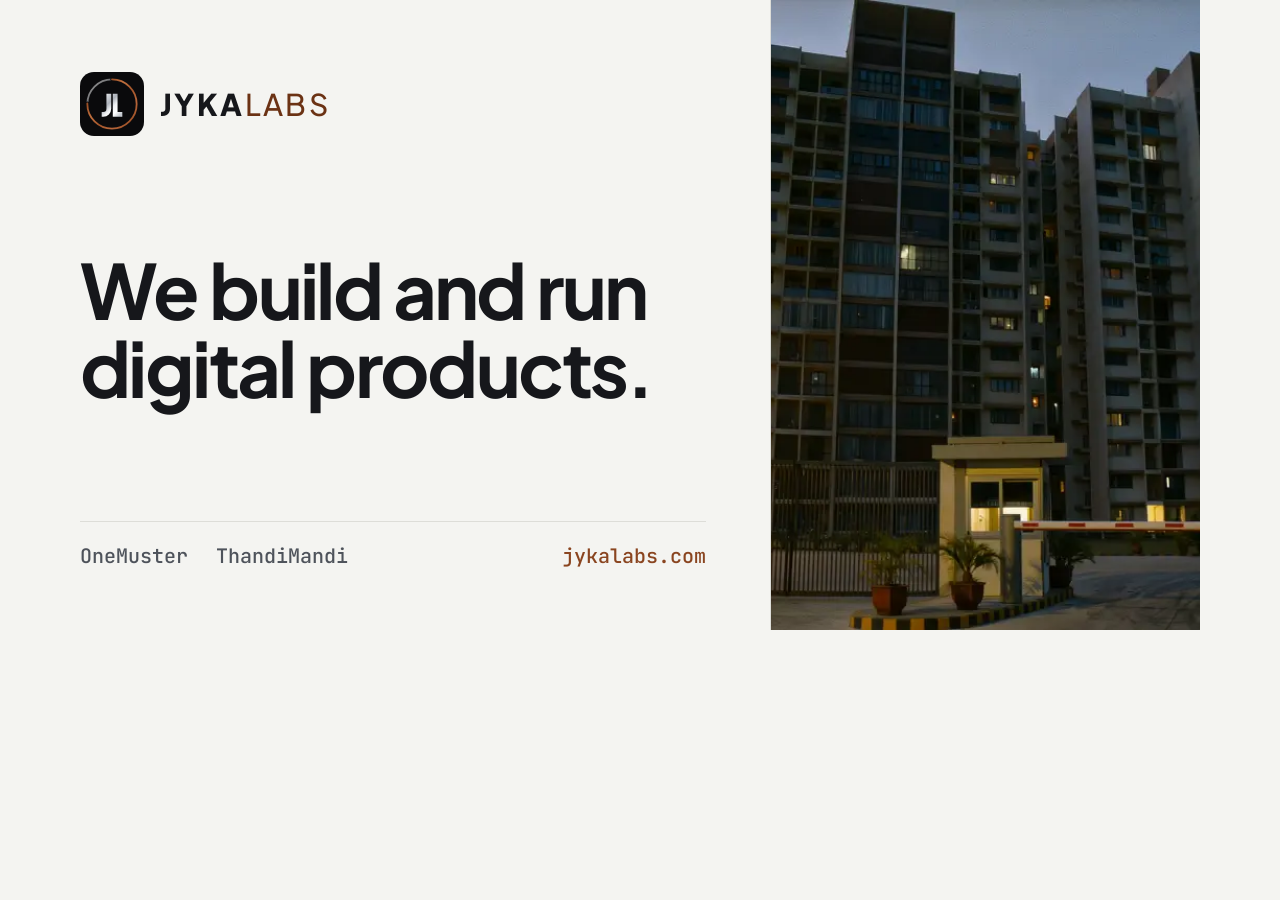
==== commit e0f3d221: "Progress Ring logo and logo-matched colour theme New JL Progress Ring mark (stacked, horizontal and " ====
--- a/brand/og.html
+++ b/brand/og.html
@@ -6,15 +6,15 @@
 body{display:grid;grid-template-columns:1fr 430px;background:var(--bg-canvas)}
 .l{padding:72px 64px 64px 80px;display:flex;flex-direction:column;justify-content:space-between}
 .brand{display:flex;align-items:center;gap:16px}
-.brand img{width:56px;height:56px}
-.brand .brand-name{font-size:34px}
+.brand img{width:64px;height:64px}
+.brand .brand-name{font-size:30px}
 h1{margin:0;font:700 76px/1.02 var(--font-display);letter-spacing:-2.6px}
 .foot{display:flex;gap:28px;align-items:center;font:500 20px/1 var(--font-mono);color:var(--text-secondary);border-top:1px solid var(--border-hairline);padding-top:24px}
 .foot b{color:var(--accent-primary);font-weight:500;margin-left:auto}
 .r{background:url(../docs/media/gate-800.webp) center/cover;border-left:1px solid var(--border-hairline)}
 </style></head><body>
 <div class="l">
-<div class="brand"><img src="../docs/favicon.svg" alt=""><span class="brand-name">Jyka <span>Labs</span></span></div>
+<div class="brand"><img src="../docs/favicon.svg" alt=""><span class="brand-name">Jyka<span>Labs</span></span></div>
 <h1>We build and run digital products.</h1>
 <div class="foot"><span>OneMuster</span><span>ThandiMandi</span><b>jykalabs.com</b></div>
 </div><div class="r"></div>
--- a/docs/styles.css
+++ b/docs/styles.css
@@ -1,69 +1,82 @@
 /* jykalabs.com: "tactile industrial-tech". Hairlines, whitespace and quiet surfaces instead of gradients and glow.
+   Colours follow the Progress Ring logo (16 Nov 2026): obsidian, silver and copper in dark; warm white, gunmetal, steel and dark copper in light.
    Light theme by default; [data-theme="dark"] swaps the tokens. Components use only tokens.
    tools/check-contrast.mjs re-checks the text and control pairs in both themes. */
 
 @font-face { font-family: "Plus Jakarta Sans"; src: url("fonts/plus-jakarta-sans-latin-wght-normal.woff2") format("woff2"); font-weight: 200 800; font-style: normal; font-display: swap; }
 @font-face { font-family: "Inter"; src: url("fonts/inter-latin-wght-normal.woff2") format("woff2"); font-weight: 100 900; font-style: normal; font-display: swap; }
 @font-face { font-family: "JetBrains Mono"; src: url("fonts/jetbrains-mono-latin-wght-normal.woff2") format("woff2"); font-weight: 100 800; font-style: normal; font-display: swap; }
-/* Only the mock-up's Hindi and Marathi use this; the browser downloads it only when Devanagari is on screen. */
-@font-face { font-family: "Noto Sans Devanagari"; src: url("fonts/noto-sans-devanagari-500.woff2") format("woff2"); font-weight: 400 700; font-style: normal; font-display: swap; unicode-range: U+0900-097F, U+1CD0-1CF9, U+200C-200D, U+20A8, U+20B9, U+25CC, U+A830-A839, U+A8E0-A8FF; }
 
 :root {
   color-scheme: light;
-  --bg-canvas: #F8F8F6;
+  /* Light theme follows the light logo: warm white, gunmetal ink, steel silver, dark copper. */
+  --bg-canvas: #F4F4F1;
   --bg-surface: #FFFFFF;
-  --bg-subtle: #F0F0EC;
-  --border-hairline: #E2E2DC;
-  --border-control: #7A817D;
-  --text-primary: #111312;
-  --text-secondary: #525855;
-  --accent-primary: #0F5C4C;
-  --accent-primary-hover: #0A4236;
+  --bg-subtle: #ECECE8;
+  --border-hairline: #DDDDD8;
+  --border-control: #7E848D;
+  --text-primary: #16171B;
+  --text-secondary: #4E535B;
+  --accent-primary: #8A4520;
+  --accent-primary-hover: #6B3214;
   --on-accent: #FFFFFF;
-  --accent-soft: #E3EFEB;
-  --accent-highlight: #D97724;
-  --highlight-text: #9A4E0E;
-  --highlight-soft: #FBF0E4;
+  --accent-soft: #F4E9E1;
+  --accent-highlight: #9A4E24;
+  --highlight-text: #6B3214;
+  --highlight-soft: #F6ECE5;
+  /* Logo (Progress Ring): metal gradient stops, used by the #logo-mark symbol and the wordmark. */
+  --logo-jl-1: #1A1C20; --logo-jl-2: #4A4F57; --logo-jl-3: #0F1012; --logo-jl-4: #3E434A;
+  --logo-ring-1: #5E646D; --logo-ring-2: #858B94; --logo-ring-3: #6C727B; --logo-ring-4: #7E848D;
+  --logo-ring-opacity: 1;
+  --logo-arc-1: #6B3214; --logo-arc-2: #93491F; --logo-arc-3: #753818;
+  --logo-word: #16171B;
+  --logo-labs: #6B3214;
   --error: #B42318;
   --error-soft: #FDECEA;
-  --header-glass: rgb(248 248 246 / 0.78);
-  --photo-veil: rgb(17 19 18 / 0.06);
-  --shadow-card: 0 1px 0 rgb(17 19 18 / 0.04), 0 12px 32px -12px rgb(17 19 18 / 0.18);
+  --header-glass: rgb(244 244 241 / 0.78);
+  --photo-veil: rgb(22 23 27 / 0.06);
+  --shadow-card: 0 1px 0 rgb(22 23 27 / 0.04), 0 12px 32px -12px rgb(22 23 27 / 0.18);
 
   --font-display: "Plus Jakarta Sans", ui-sans-serif, system-ui, sans-serif;
   --font-body: "Inter", ui-sans-serif, system-ui, -apple-system, "Segoe UI", sans-serif;
   --font-mono: "JetBrains Mono", ui-monospace, "SFMono-Regular", Menlo, Consolas, monospace;
-  --font-deva: "Noto Sans Devanagari", "Inter", sans-serif;
 
   --radius-sm: 6px;
   --radius: 10px;
   --radius-lg: 14px;
   --container: 74rem;
   --gutter: clamp(1rem, 4vw, 2.5rem);
-  --section: clamp(4.5rem, 10vw, 8rem);
+  --section: clamp(3rem, 6vw, 5rem);
   --ease-out: cubic-bezier(0.22, 1, 0.36, 1);
   --fast: 160ms;
 }
 
 [data-theme="dark"] {
   color-scheme: dark;
-  --bg-canvas: #0B0D0C;
-  --bg-surface: #141816;
-  --bg-subtle: #1C221F;
-  --border-hairline: #232926;
-  --border-control: #5E6762;
-  --text-primary: #F2F4F3;
-  --text-secondary: #949E99;
-  --accent-primary: #28A789;
-  --accent-primary-hover: #34C2A0;
-  --on-accent: #0B0D0C;
-  --accent-soft: #15302A;
-  --accent-highlight: #F59E0B;
-  --highlight-text: #F59E0B;
-  --highlight-soft: #2A2112;
+  /* Dark theme follows the dark logo: obsidian, polished silver, copper. */
+  --bg-canvas: #0A0A0C;
+  --bg-surface: #131316;
+  --bg-subtle: #1B1B20;
+  --border-hairline: #26262C;
+  --border-control: #6B7079;
+  --text-primary: #E9EBEF;
+  --text-secondary: #A3A8B1;
+  --accent-primary: #CC7A47;
+  --accent-primary-hover: #DA8D5C;
+  --on-accent: #0A0A0C;
+  --accent-soft: #2A1A12;
+  --accent-highlight: #C0703F;
+  --highlight-text: #D88B5A;
+  --highlight-soft: #24170F;
+  --logo-jl-1: #B9BEC6; --logo-jl-2: #FFFFFF; --logo-jl-3: #AEB3BB; --logo-jl-4: #E3E6EA;
+  --logo-ring-1: #B9BEC6; --logo-ring-2: #FFFFFF; --logo-ring-3: #AEB3BB; --logo-ring-4: #E3E6EA;
+  --logo-ring-opacity: 0.5;
+  --logo-arc-1: #9A4E24; --logo-arc-2: #C0703F; --logo-arc-3: #A3552A;
+  --logo-word: #E9EBEF;
+  --logo-labs: #B5643A;
   --error: #F28B7D;
   --error-soft: #2C1916;
-  --header-glass: rgb(11 13 12 / 0.74);
+  --header-glass: rgb(10 10 12 / 0.74);
   --photo-veil: rgb(0 0 0 / 0.28);
   --shadow-card: 0 1px 0 rgb(0 0 0 / 0.3), 0 16px 40px -16px rgb(0 0 0 / 0.7);
 }
@@ -79,7 +92,7 @@
   font-feature-settings: "cv11", "ss01";
 }
 /* Colour changes when the theme switches; nothing else animates on that switch. */
-body, .site-header, .card, .bento-card, .grid-cell, .device, .form-card, .field input, .field select, .field textarea, .btn, .pill {
+body, .site-header, .card, .bento-card, .grid-cell, .device, .form-card, .field input, .field select, .field textarea, .btn {
   transition: background-color var(--fast) var(--ease-out), border-color var(--fast) var(--ease-out), color var(--fast) var(--ease-out);
 }
 ::selection { background: var(--accent-primary); color: var(--on-accent); }
@@ -129,11 +142,11 @@
   .site-header { background: var(--header-glass); -webkit-backdrop-filter: blur(14px) saturate(140%); backdrop-filter: blur(14px) saturate(140%); }
 }
 .header-row { display: flex; align-items: center; gap: 1rem; min-height: 4rem; }
-.brand { display: inline-flex; align-items: center; gap: 0.6rem; color: var(--text-primary); text-decoration: none; }
+.brand { display: inline-flex; align-items: center; gap: 0.5rem; color: var(--text-primary); text-decoration: none; }
 .brand:hover { color: var(--text-primary); }
-.brand-mark { width: 1.75rem; height: 1.75rem; flex-shrink: 0; }
-.brand-name { font-family: var(--font-display); font-weight: 700; font-size: 1.0625rem; letter-spacing: -0.03em; }
-.brand-name span { color: var(--text-secondary); font-weight: 600; }
+.brand-mark { width: 2.25rem; height: 2.25rem; flex-shrink: 0; }
+.brand-name { font-family: var(--font-display); font-weight: 800; font-size: 1rem; letter-spacing: 0.08em; text-transform: uppercase; color: var(--logo-word); }
+.brand-name span { color: var(--logo-labs); font-weight: 500; }
 .site-nav { margin-inline: auto; }
 .site-nav ul { display: flex; gap: 0.125rem; }
 .site-nav a { display: inline-flex; align-items: center; min-height: 40px; padding: 0 0.75rem; border-radius: var(--radius-sm); color: var(--text-secondary); font-weight: 500; font-size: 0.9375rem; text-decoration: none; }
@@ -149,15 +162,13 @@
 @media (min-width: 421px) { .header-cta .cta-short { display: none; } }
 
 /* ---------- Hero ---------- */
-.hero { padding: clamp(3rem, 7vw, 5.5rem) 0 clamp(3.5rem, 7vw, 6rem); }
-.hero-grid { display: grid; gap: clamp(2.5rem, 5vw, 4rem); grid-template-columns: minmax(0, 1fr); align-items: center; }
+.hero { padding: clamp(2rem, 4.5vw, 3.75rem) 0 clamp(2.5rem, 5vw, 4rem); }
+.hero-grid { display: grid; gap: clamp(1.75rem, 4vw, 3rem); grid-template-columns: minmax(0, 1fr); align-items: center; }
 @media (min-width: 1000px) { .hero-grid { grid-template-columns: minmax(0, 1fr) minmax(0, 1.05fr); } }
-.hero-copy { display: grid; gap: 1.5rem; justify-items: start; }
+.hero-copy { display: grid; gap: 1.25rem; justify-items: start; }
 .hero h1 { font-size: clamp(2.6rem, 6vw, 4.6rem); line-height: 1.02; letter-spacing: -0.035em; max-width: 12ch; }
 .hero-lede { font-size: clamp(1.0625rem, 1.4vw, 1.1875rem); color: var(--text-secondary); max-width: 31rem; }
 .hero-actions { display: flex; flex-wrap: wrap; align-items: center; gap: 0.5rem 1.25rem; }
-.trust { display: inline-flex; align-items: center; gap: 0.5rem; padding: 0.35rem 0.7rem; border: 1px solid var(--border-hairline); border-radius: 999px; background: var(--bg-surface); color: var(--text-secondary); font-size: 0.75rem; }
-.trust::before { content: ""; width: 0.45rem; height: 0.45rem; border-radius: 999px; background: var(--accent-primary); }
 
 /* Product switcher: a real photo of the setting with the product's screen on top. */
 .stage { display: grid; gap: 0.75rem; }
@@ -165,66 +176,33 @@
 .stage-tab { min-height: 36px; padding: 0 0.9rem; border: 0; border-radius: var(--radius-sm); background: transparent; color: var(--text-secondary); font: 600 0.875rem/1 var(--font-body); cursor: pointer; transition: background-color var(--fast) var(--ease-out), color var(--fast) var(--ease-out); }
 .stage-tab:hover { color: var(--text-primary); }
 .stage-tab[aria-selected="true"] { background: var(--bg-subtle); color: var(--text-primary); box-shadow: inset 0 0 0 1px var(--border-hairline); }
-.stage-frame { position: relative; overflow: hidden; border-radius: var(--radius-lg); border: 1px solid var(--border-hairline); background: var(--bg-subtle); aspect-ratio: 4 / 3.35; min-height: 30rem; }
-@media (max-width: 520px) { .stage-frame { aspect-ratio: auto; min-height: 33rem; } }
+.stage-frame { position: relative; overflow: hidden; border-radius: var(--radius-lg); border: 1px solid var(--border-hairline); background: var(--bg-subtle); aspect-ratio: 4 / 3.1; min-height: 26rem; }
+@media (max-width: 520px) { .stage-frame { aspect-ratio: auto; min-height: 27rem; } }
 .stage-panel { position: absolute; inset: 0; display: grid; place-items: center; padding: 1.25rem; }
 .stage-panel[hidden] { display: none !important; }
 .stage-photo { position: absolute; inset: 0; width: 100%; height: 100%; object-fit: cover; }
 .stage-panel::before { content: ""; position: absolute; inset: 0; background: var(--photo-veil); pointer-events: none; z-index: 1; }
-.stage-caption { position: absolute; left: 0.75rem; bottom: 0.75rem; z-index: 2; padding: 0.25rem 0.5rem; border-radius: 4px; background: rgb(11 13 12 / 0.72); color: #F2F4F3; font-size: 0.6875rem; letter-spacing: 0.02em; }
+.stage-caption { position: absolute; left: 0.75rem; bottom: 0.75rem; z-index: 2; padding: 0.25rem 0.5rem; border-radius: 4px; background: rgb(10 10 12 / 0.72); color: #E9EBEF; font-size: 0.75rem; }
 .stage-panel.is-entering .device { animation: device-in 220ms var(--ease-out) both; }
 .stage-panel.is-entering .stage-photo { animation: photo-in 320ms var(--ease-out) both; }
 @keyframes device-in { from { opacity: 0; transform: translateY(8px); } to { opacity: 1; transform: none; } }
 @keyframes photo-in { from { opacity: 0.4; } to { opacity: 1; } }
 
-/* The device card: an illustrative screen, built from the app's real labels. */
+/* The product card over each photo: name, status and one line. */
 .device {
-  position: relative; z-index: 2; width: min(100%, 20.5rem); display: grid; gap: 0.85rem; padding: 1rem;
-  background: var(--bg-surface); color: var(--text-primary); border: 1px solid var(--border-hairline); border-radius: 16px; box-shadow: var(--shadow-card);
-}
-.device-head { display: flex; align-items: center; justify-content: space-between; gap: 0.5rem; padding-bottom: 0.7rem; border-bottom: 1px solid var(--border-hairline); }
-.device-app { font: 700 0.9375rem/1.2 var(--font-display); letter-spacing: -0.02em; }
-.device-meta { font-size: 0.6875rem; color: var(--text-secondary); text-transform: uppercase; letter-spacing: 0.04em; }
-.device-label { font-size: 0.75rem; color: var(--text-secondary); }
-.device-title { font-weight: 600; font-size: 1.0625rem; line-height: 1.3; letter-spacing: -0.01em; }
-.device:lang(hi), .device:lang(mr), .device:lang(hi) .pill, .device:lang(mr) .pill, .device:lang(hi) .device-action, .device:lang(mr) .device-action { font-family: var(--font-deva); }
-.lang-switch { display: grid; grid-template-columns: repeat(3, minmax(0, 1fr)); gap: 0.2rem; padding: 0.2rem; border-radius: 8px; background: var(--bg-subtle); }
-.lang-switch button { min-height: 32px; border: 0; border-radius: 6px; background: transparent; color: var(--text-secondary); font: 500 0.8125rem/1 var(--font-body); cursor: pointer; transition: background-color var(--fast) var(--ease-out), color var(--fast) var(--ease-out); }
-.lang-switch button[lang="hi"], .lang-switch button[lang="mr"] { font-family: var(--font-deva); }
-.lang-switch button[aria-pressed="true"] { background: var(--bg-surface); color: var(--text-primary); box-shadow: 0 0 0 1px var(--border-hairline); }
-.pills { display: flex; flex-wrap: wrap; gap: 0.4rem; }
-.pill { display: inline-flex; align-items: center; gap: 0.4rem; min-height: 30px; padding: 0.2rem 0.6rem; border-radius: 999px; border: 1px solid var(--border-hairline); background: var(--bg-surface); color: var(--text-secondary); font: 500 0.75rem/1.2 var(--font-mono); }
-.pill .dot { width: 0.45rem; height: 0.45rem; border-radius: 999px; background: var(--border-control); transition: background-color var(--fast) var(--ease-out); }
-button.pill { cursor: pointer; }
-button.pill[aria-pressed="true"] { color: var(--text-primary); border-color: var(--border-control); }
-button.pill[aria-pressed="true"] .dot { background: var(--accent-highlight); }
-.pill-ok .dot { background: var(--accent-primary); }
-.device-action { position: relative; display: flex; align-items: center; justify-content: center; gap: 0.5rem; width: 100%; min-height: 44px; border: 0; border-radius: 8px; background: var(--accent-primary); color: var(--on-accent); font: 600 0.9375rem/1.2 var(--font-body); cursor: pointer; transition: background-color var(--fast) var(--ease-out); }
-.device-action:hover { background: var(--accent-primary-hover); }
-.device-action[disabled] { cursor: progress; }
-.device-action .spinner { width: 1rem; height: 1rem; border-radius: 999px; border: 2px solid currentColor; border-right-color: transparent; animation: spin 700ms linear infinite; }
-@keyframes spin { to { transform: rotate(360deg); } }
-.device-result { display: grid; gap: 0.35rem; padding: 0.75rem; border-radius: 8px; background: var(--accent-soft); color: var(--text-primary); }
-.device-result-title { display: flex; align-items: center; gap: 0.45rem; font-weight: 600; }
-.device-result-title .ico { color: var(--accent-primary); }
-.device-result-title .ico path { stroke-dasharray: 24; stroke-dashoffset: 0; }
-.device-result.is-new .ico path { animation: draw 320ms var(--ease-out) both; }
-@keyframes draw { from { stroke-dashoffset: 24; } }
-.device-result-meta { display: flex; flex-wrap: wrap; gap: 0.25rem 0.75rem; font-size: 0.8125rem; color: var(--text-secondary); }
-.device-reset { justify-self: start; min-height: 32px; padding: 0; border: 0; background: none; color: var(--accent-primary); font: 500 0.8125rem/1 var(--font-body); text-decoration: underline; text-underline-offset: 0.2em; cursor: pointer; }
-.device-field { border: 1px solid var(--border-control); border-radius: 8px; padding: 0.6rem 0.75rem; font-size: 0.9375rem; background: var(--bg-canvas); }
-.quotes { display: grid; gap: 0.4rem; }
-.quote-row { display: flex; align-items: center; justify-content: space-between; gap: 0.5rem; padding: 0.55rem 0.7rem; border: 1px solid var(--border-hairline); border-radius: 8px; font-size: 0.8125rem; color: var(--text-secondary); }
-.quote-row b { color: var(--text-primary); font-weight: 600; }
-.quote-row .bar { flex: 0 0 4.5rem; height: 0.4rem; border-radius: 999px; background: var(--bg-subtle); overflow: hidden; }
-.quote-row .bar::after { content: ""; display: block; height: 100%; width: var(--w, 40%); background: var(--border-control); border-radius: inherit; }
-.quotes.is-new .quote-row { animation: device-in 220ms var(--ease-out) both; }
-.quotes.is-new .quote-row:nth-child(2) { animation-delay: 60ms; }
-.quotes.is-new .quote-row:nth-child(3) { animation-delay: 120ms; }
+  position: relative; z-index: 2; width: min(100%, 21rem); display: grid; gap: 0.75rem; padding: 1.1rem 1.15rem;
+  background: var(--bg-surface); color: var(--text-primary); border: 1px solid var(--border-hairline); border-radius: 14px; box-shadow: var(--shadow-card);
+}
+.device-head { display: flex; align-items: center; justify-content: space-between; gap: 0.75rem; }
+.device-app { font: 700 1.25rem/1.2 var(--font-display); letter-spacing: -0.03em; }
+.device-line { color: var(--text-secondary); font-size: 0.9375rem; }
+.device-note { color: var(--text-secondary); font-size: 0.875rem; }
+.device .link-quiet { min-height: 32px; font-size: 0.9375rem; justify-self: start; }
 
 /* ---------- Sections ---------- */
 .section { padding: var(--section) 0; border-top: 1px solid var(--border-hairline); }
-.section-head { display: grid; gap: 1rem; margin-bottom: clamp(2.25rem, 5vw, 3.5rem); max-width: 44rem; }
+.section-head { display: grid; gap: 0.75rem; margin-bottom: clamp(1.5rem, 3vw, 2.5rem); }
+@media (min-width: 900px) { .section-head { grid-template-columns: minmax(0, 1fr) minmax(0, 1.25fr); gap: 3rem; align-items: end; } .section-head p { max-width: 36rem; } }
 .section-head p { font-size: 1.0625rem; color: var(--text-secondary); }
 
 /* ---------- Products bento ---------- */
@@ -232,12 +210,10 @@
 @media (min-width: 900px) { .bento { grid-template-columns: minmax(0, 1.45fr) minmax(0, 1fr); } }
 .bento-card { display: grid; grid-template-rows: auto 1fr; overflow: hidden; background: var(--bg-surface); border: 1px solid var(--border-hairline); border-radius: var(--radius-lg); }
 .bento-card:hover { border-color: var(--border-control); }
-.bento-media { position: relative; aspect-ratio: 16 / 7; overflow: hidden; border-bottom: 1px solid var(--border-hairline); background: var(--bg-subtle); }
-.bento-card.is-narrow .bento-media { aspect-ratio: 16 / 9; }
-@media (min-width: 900px) { .bento-card.is-narrow .bento-media { aspect-ratio: 16 / 10.4; } }
+.bento-media { position: relative; height: clamp(10rem, 17vw, 13rem); overflow: hidden; border-bottom: 1px solid var(--border-hairline); background: var(--bg-subtle); }
 .bento-media img { width: 100%; height: 100%; object-fit: cover; transition: transform 600ms var(--ease-out); }
 @media (hover: hover) and (prefers-reduced-motion: no-preference) { .bento-card:hover .bento-media img { transform: scale(1.02); } }
-.bento-body { display: flex; flex-direction: column; gap: 1rem; padding: clamp(1.5rem, 3.5vw, 2.25rem); }
+.bento-body { display: flex; flex-direction: column; gap: 0.85rem; padding: clamp(1.25rem, 2.5vw, 1.75rem); }
 .bento-top { display: flex; flex-wrap: wrap; align-items: center; justify-content: space-between; gap: 0.75rem; }
 .bento-body h3 { font-size: clamp(1.625rem, 2.8vw, 2rem); font-weight: 700; letter-spacing: -0.035em; }
 .status { display: inline-flex; align-items: center; gap: 0.45rem; min-height: 26px; padding: 0.15rem 0.6rem; border-radius: 999px; border: 1px solid var(--border-hairline); background: var(--highlight-soft); color: var(--highlight-text); font: 500 0.6875rem/1.2 var(--font-mono); text-transform: uppercase; letter-spacing: 0.06em; white-space: nowrap; }
@@ -246,10 +222,10 @@
 .status-quiet::before { background: var(--border-control); }
 .bento-summary { font-size: 1.0625rem; color: var(--text-secondary); max-width: 34rem; }
 .frame { display: grid; gap: 0; border-top: 1px solid var(--border-hairline); }
-.frame div { display: grid; gap: 0.2rem; padding: 0.85rem 0; border-bottom: 1px solid var(--border-hairline); }
+.frame div { display: grid; gap: 0.2rem; padding: 0.7rem 0; border-bottom: 1px solid var(--border-hairline); }
 @media (min-width: 640px) { .bento-card:not(.is-narrow) .frame div { grid-template-columns: 7.5rem minmax(0, 1fr); gap: 1rem; } }
-.frame dt { font: 500 0.6875rem/1.6 var(--font-mono); text-transform: uppercase; letter-spacing: 0.06em; color: var(--text-secondary); }
-.frame dd { margin: 0; font-size: 0.975rem; }
+.frame dt { font-size: 0.8125rem; font-weight: 600; line-height: 1.6; color: var(--text-secondary); }
+.frame dd { margin: 0; font-size: 0.975rem; text-wrap: pretty; }
 .facts { display: grid; gap: 0.45rem; }
 .facts li { display: flex; gap: 0.55rem; align-items: flex-start; font-size: 0.975rem; }
 .facts .ico { margin-top: 0.22rem; color: var(--accent-primary); }
@@ -257,16 +233,16 @@
 .bento-foot p { color: var(--text-secondary); font-size: 0.9375rem; }
 
 /* ---------- Ambient band: the city at dawn ---------- */
-.ambient { position: relative; overflow: hidden; border-top: 1px solid var(--border-hairline); background: #0B0D0C; color: #F2F4F3; min-height: clamp(20rem, 42vw, 30rem); display: grid; align-items: end; }
+.ambient { position: relative; overflow: hidden; border-top: 1px solid var(--border-hairline); background: #0A0A0C; color: #E9EBEF; min-height: clamp(15rem, 28vw, 21rem); display: grid; align-items: end; }
 .ambient-media { position: absolute; inset: 0; width: 100%; height: 100%; object-fit: cover; }
-.ambient::after { content: ""; position: absolute; inset: 0; background: linear-gradient(180deg, rgb(11 13 12 / 0.05) 30%, rgb(11 13 12 / 0.72)); pointer-events: none; }
-.ambient-copy { position: relative; z-index: 1; padding-block: clamp(2rem, 5vw, 3.5rem); display: flex; flex-wrap: wrap; align-items: end; justify-content: space-between; gap: 1rem 2rem; }
-.ambient-copy p { font: 600 clamp(1.5rem, 3.2vw, 2.25rem)/1.15 var(--font-display); letter-spacing: -0.03em; max-width: 22ch; color: #F2F4F3; text-wrap: balance; }
+.ambient::after { content: ""; position: absolute; inset: 0; background: linear-gradient(180deg, rgb(10 10 12 / 0.05) 30%, rgb(10 10 12 / 0.72)); pointer-events: none; }
+.ambient-copy { position: relative; z-index: 1; padding-block: clamp(1.5rem, 3.5vw, 2.5rem); display: flex; flex-wrap: wrap; align-items: end; justify-content: space-between; gap: 1rem 2rem; }
+.ambient-copy p { font: 600 clamp(1.5rem, 3.2vw, 2.25rem)/1.15 var(--font-display); letter-spacing: -0.03em; max-width: 22ch; color: #E9EBEF; text-wrap: balance; }
 .ambient-tools { display: flex; align-items: center; gap: 0.75rem; }
-.ambient-note { font-size: 0.6875rem; color: #C9CFCC; letter-spacing: 0.02em; }
-.ambient-toggle { width: 40px; height: 40px; display: inline-grid; place-items: center; border-radius: var(--radius-sm); border: 1px solid rgb(242 244 243 / 0.4); background: rgb(11 13 12 / 0.4); color: #F2F4F3; cursor: pointer; }
-.ambient-toggle:hover { border-color: #F2F4F3; }
-.ambient-toggle:focus-visible { outline-color: #F2F4F3; }
+.ambient-note { font-size: 0.75rem; color: #C9CFCC; }
+.ambient-toggle { width: 40px; height: 40px; display: inline-grid; place-items: center; border-radius: var(--radius-sm); border: 1px solid rgb(233 235 239 / 0.4); background: rgb(10 10 12 / 0.4); color: #E9EBEF; cursor: pointer; }
+.ambient-toggle:hover { border-color: #E9EBEF; }
+.ambient-toggle:focus-visible { outline-color: #E9EBEF; }
 .ambient-toggle .i-play { display: none; }
 .ambient-toggle[aria-pressed="false"] .i-play { display: block; }
 .ambient-toggle[aria-pressed="false"] .i-pause { display: none; }
@@ -274,51 +250,29 @@
 /* ---------- What we do: 2 x 2 grid ---------- */
 .grid-2x2 { display: grid; grid-template-columns: minmax(0, 1fr); border: 1px solid var(--border-hairline); border-radius: var(--radius-lg); background: var(--bg-surface); overflow: hidden; }
 @media (min-width: 760px) { .grid-2x2 { grid-template-columns: repeat(2, minmax(0, 1fr)); } }
-.grid-cell { position: relative; display: grid; gap: 1rem; align-content: start; padding: clamp(1.5rem, 3.5vw, 2.25rem); border-bottom: 1px solid var(--border-hairline); }
+.grid-cell { position: relative; display: grid; gap: 0.75rem; align-content: start; padding: clamp(1.25rem, 2.5vw, 1.75rem); border-bottom: 1px solid var(--border-hairline); }
 @media (min-width: 760px) {
   .grid-cell:nth-child(odd) { border-right: 1px solid var(--border-hairline); }
   .grid-cell:nth-child(n+3) { border-bottom: 0; }
 }
 .grid-cell:last-child { border-bottom: 0; }
+.grid-cell h3 { font-size: 1.1875rem; }
 .grid-cell::before { content: ""; position: absolute; left: 0; top: 0; height: 2px; width: 100%; background: var(--accent-primary); transform: scaleX(0); transform-origin: left; transition: transform 240ms var(--ease-out); }
 .grid-cell:hover::before { transform: scaleX(1); }
-.cell-head { display: flex; align-items: center; justify-content: space-between; gap: 1rem; }
-.cell-icon { width: 2.25rem; height: 2.25rem; display: grid; place-items: center; border-radius: 8px; border: 1px solid var(--border-hairline); color: var(--accent-primary); background: var(--bg-canvas); }
-.cell-num { font: 500 0.75rem/1 var(--font-mono); color: var(--text-secondary); }
-.grid-cell dl { margin: 0; display: grid; gap: 0.75rem; }
+.grid-cell dl { margin: 0; display: grid; gap: 0.6rem; }
 .grid-cell dt { font-weight: 600; font-size: 0.975rem; }
-.grid-cell dd { margin: 0.1rem 0 0; color: var(--text-secondary); font-size: 0.9375rem; }
+.grid-cell dd { margin: 0.1rem 0 0; color: var(--text-secondary); font-size: 0.9375rem; text-wrap: pretty; }
 .grid-cell > p { color: var(--text-secondary); font-size: 0.9375rem; }
 
-/* ---------- How we work: stepper ---------- */
-.stepper { position: relative; display: grid; gap: 2rem; grid-template-columns: minmax(0, 1fr); counter-reset: none; }
-@media (min-width: 900px) { .stepper { grid-template-columns: repeat(4, minmax(0, 1fr)); gap: 1.75rem; } }
-.stepper-line { display: none; }
-@media (min-width: 900px) {
-  .stepper-line { display: block; position: absolute; left: 0; right: 0; top: 1.4rem; height: 1px; background: var(--border-hairline); }
-  .stepper-line span { display: block; height: 100%; background: var(--accent-primary); transform-origin: left; transform: scaleX(1); }
-  .js .stepper-line span { transform: scaleX(0); transition: transform 900ms var(--ease-out); }
-  .js .stepper.is-in .stepper-line span { transform: scaleX(1); }
-}
-.step { position: relative; display: grid; gap: 0.6rem; align-content: start; padding-left: 1.25rem; border-left: 1px solid var(--border-hairline); }
-@media (min-width: 900px) { .step { padding-left: 0; border-left: 0; } }
-.step-num { position: relative; display: inline-flex; align-items: center; justify-content: center; justify-self: start; min-width: 2.8rem; height: 2.8rem; padding: 0 0.5rem; border: 1px solid var(--border-hairline); border-radius: var(--radius-sm); background: var(--bg-canvas); font: 500 1.125rem/1 var(--font-mono); color: var(--text-primary); font-variant-numeric: tabular-nums; margin-bottom: 0.5rem; }
-.js .stepper.is-in .step-num { border-color: var(--accent-primary); color: var(--accent-primary); transition: border-color 200ms var(--ease-out), color 200ms var(--ease-out); }
-.js .stepper.is-in .step:nth-child(2) .step-num { transition-delay: 220ms; }
-.js .stepper.is-in .step:nth-child(3) .step-num { transition-delay: 440ms; }
-.js .stepper.is-in .step:nth-child(4) .step-num { transition-delay: 660ms; }
-.step h3 { font-size: 1.125rem; }
-.step p { color: var(--text-secondary); font-size: 0.9375rem; }
-
 /* ---------- Work with us + contact ---------- */
-.talk-grid { display: grid; gap: clamp(2rem, 5vw, 3.5rem); grid-template-columns: minmax(0, 1fr); }
+.talk-grid { display: grid; gap: clamp(1.75rem, 4vw, 3rem); grid-template-columns: minmax(0, 1fr); }
 @media (min-width: 1000px) { .talk-grid { grid-template-columns: minmax(0, 0.9fr) minmax(0, 1.1fr); align-items: start; } }
-.talk-copy { display: grid; gap: 1.5rem; }
-.audiences { display: grid; gap: 0.6rem; }
+.talk-copy { display: grid; gap: 1.1rem; align-content: start; }
+.audiences { display: grid; gap: 0.5rem; }
 .audience {
   text-decoration: none;
   display: grid; grid-template-columns: minmax(0, 1fr) auto; gap: 0.25rem 1rem; align-items: center; width: 100%; text-align: left;
-  padding: 1rem 1.1rem; border: 1px solid var(--border-hairline); border-radius: var(--radius); background: var(--bg-surface); color: var(--text-primary);
+  padding: 0.85rem 1rem; border: 1px solid var(--border-hairline); border-radius: var(--radius); background: var(--bg-surface); color: var(--text-primary);
   font: inherit; cursor: pointer; transition: border-color var(--fast) var(--ease-out), background-color var(--fast) var(--ease-out);
 }
 .audience:hover { border-color: var(--border-control); }
@@ -327,16 +281,16 @@
 .audience-text { grid-column: 1; color: var(--text-secondary); font-size: 0.9375rem; }
 .audience .ico { grid-row: 1 / span 2; grid-column: 2; color: var(--text-secondary); transition: transform var(--fast) var(--ease-out), color var(--fast) var(--ease-out); }
 .audience:hover .ico, .audience.is-selected .ico { color: var(--accent-primary); transform: translateX(2px); }
-.promise { padding: 1rem 0; border-block: 1px solid var(--border-hairline); color: var(--text-secondary); font-size: 0.9375rem; }
+.promise { padding: 0.85rem 0; border-block: 1px solid var(--border-hairline); color: var(--text-secondary); font-size: 0.9375rem; }
 .promise strong { color: var(--text-primary); font-weight: 600; }
 .email-direct { display: grid; gap: 0.1rem; font-size: 0.9375rem; color: var(--text-secondary); }
 .email-direct a { font-weight: 600; font-size: 1.0625rem; overflow-wrap: anywhere; }
 
-.form-card { background: var(--bg-surface); border: 1px solid var(--border-hairline); border-radius: var(--radius-lg); padding: clamp(1.25rem, 4vw, 2.25rem); }
+.form-card { background: var(--bg-surface); border: 1px solid var(--border-hairline); border-radius: var(--radius-lg); padding: clamp(1.25rem, 3vw, 1.75rem); }
 .form-card.is-flash { animation: flash 700ms var(--ease-out); }
 @keyframes flash { 0% { border-color: var(--accent-primary); box-shadow: 0 0 0 3px var(--accent-soft); } 100% { border-color: var(--border-hairline); box-shadow: 0 0 0 0 transparent; } }
-.form-title { font-size: 1.375rem; margin-bottom: 1.25rem; }
-.contact-form fieldset { border: 0; padding: 0; margin: 0; min-width: 0; display: grid; gap: 1.1rem; grid-template-columns: minmax(0, 1fr); }
+.form-title { font-size: 1.25rem; margin-bottom: 1rem; }
+.contact-form fieldset { border: 0; padding: 0; margin: 0; min-width: 0; display: grid; gap: 0.9rem; grid-template-columns: minmax(0, 1fr); }
 @media (min-width: 600px) { .contact-form fieldset { grid-template-columns: repeat(2, minmax(0, 1fr)); } .field-wide { grid-column: 1 / -1; } }
 .field { display: grid; gap: 0.4rem; align-content: start; }
 .field label { font-weight: 600; font-size: 0.875rem; }
@@ -345,7 +299,7 @@
   width: 100%; min-height: 44px; padding: 0.6rem 0.8rem; font: 400 1rem/1.4 var(--font-body); color: var(--text-primary);
   background: var(--bg-canvas); border: 1px solid var(--border-control); border-radius: var(--radius-sm);
 }
-.field textarea { resize: vertical; min-height: 9rem; }
+.field textarea { resize: vertical; min-height: 7.5rem; }
 .field select { appearance: none; padding-right: 2.5rem; background-image: linear-gradient(45deg, transparent 50%, currentColor 50%), linear-gradient(135deg, currentColor 50%, transparent 50%); background-position: calc(100% - 1.15rem) 50%, calc(100% - 0.8rem) 50%; background-size: 0.35rem 0.35rem; background-repeat: no-repeat; }
 .field select option { background: var(--bg-surface); color: var(--text-primary); }
 .field input:hover, .field select:hover, .field textarea:hover { border-color: var(--text-secondary); }
@@ -361,9 +315,8 @@
 .send-status:empty { display: none; }
 .send-status.is-error { color: var(--error); font-weight: 500; }
 .fallback { margin-top: 1.25rem; padding: 1rem 1.1rem; border-radius: var(--radius-sm); background: var(--error-soft); color: var(--text-primary); display: grid; gap: 0.6rem; }
-.fallback p { font-weight: 500; }
 .fallback .btn { justify-self: start; }
-.privacy { margin-top: 1.5rem; padding-top: 1.25rem; border-top: 1px solid var(--border-hairline); font-size: 0.8125rem; color: var(--text-secondary); }
+.privacy { margin-top: 1.1rem; padding-top: 0.9rem; border-top: 1px solid var(--border-hairline); font-size: 0.8125rem; color: var(--text-secondary); }
 .sent { display: grid; gap: 0.75rem; justify-items: start; padding: 1rem 0; }
 .sent:focus { outline: none; }
 .sent-icon { width: 2.75rem; height: 2.75rem; border-radius: 999px; display: grid; place-items: center; background: var(--accent-soft); color: var(--accent-primary); }
@@ -371,16 +324,15 @@
 .sent p { color: var(--text-secondary); }
 
 /* ---------- Footer ---------- */
-.site-footer { border-top: 1px solid var(--border-hairline); padding: 3rem 0 2rem; }
+.site-footer { border-top: 1px solid var(--border-hairline); padding: 2.25rem 0 1.5rem; }
 .footer-grid { display: grid; gap: 2rem; grid-template-columns: minmax(0, 1fr); }
-@media (min-width: 860px) { .footer-grid { grid-template-columns: minmax(0, 1.1fr) minmax(0, 1.2fr) auto; align-items: start; } }
+@media (min-width: 860px) { .footer-grid { grid-template-columns: minmax(0, 1fr) auto; align-items: start; } }
 .footer-brand { display: grid; gap: 0.6rem; justify-items: start; }
-.footer-brand p, .footer-note { color: var(--text-secondary); font-size: 0.9375rem; }
-.footer-email { font-weight: 600; overflow-wrap: anywhere; }
+.footer-brand p { color: var(--text-secondary); font-size: 0.9375rem; }
 .footer-links { display: flex; flex-wrap: wrap; gap: 0 1.25rem; }
 .footer-links a { color: var(--text-secondary); text-decoration: none; display: inline-flex; min-height: 44px; align-items: center; font-size: 0.9375rem; }
 .footer-links a:hover { color: var(--text-primary); text-decoration: underline; }
-.footer-base { margin-top: 2rem; padding-top: 1.25rem; border-top: 1px solid var(--border-hairline); color: var(--text-secondary); font-size: 0.75rem; }
+.footer-base { margin-top: 1.5rem; padding-top: 1rem; border-top: 1px solid var(--border-hairline); color: var(--text-secondary); font-size: 0.75rem; }
 
 /* ---------- Scroll reveal (only with JavaScript, only once, never under reduced motion) ---------- */
 @media (prefers-reduced-motion: no-preference) {
@@ -395,3 +347,4 @@
 .page-simple { min-height: 70vh; display: grid; align-content: center; justify-items: start; gap: 1.25rem; padding: 4rem 0; }
 .page-simple h1 { font-size: clamp(2.125rem, 5.5vw, 3.25rem); letter-spacing: -0.04em; line-height: 1.05; }
 .page-simple p { color: var(--text-secondary); font-size: 1.125rem; }
+.talk-copy .section-head { grid-template-columns: minmax(0, 1fr); gap: 0.75rem; align-items: start; }
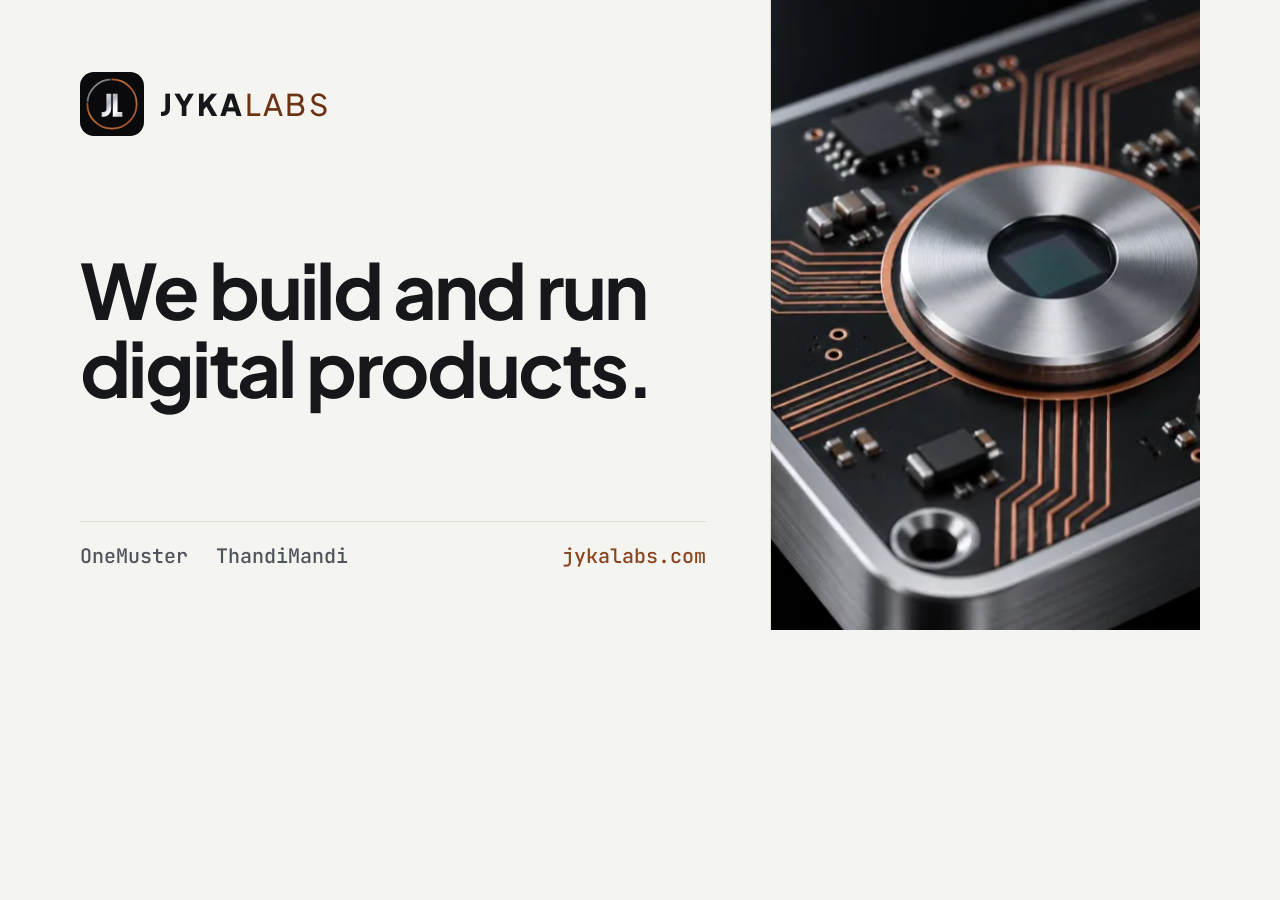
==== commit 81ee7fad: "Replace building photos with tech imagery in the logo palette New Higgsfield stills (circuit board, " ====
--- a/brand/og.html
+++ b/brand/og.html
@@ -11,7 +11,7 @@
 h1{margin:0;font:700 76px/1.02 var(--font-display);letter-spacing:-2.6px}
 .foot{display:flex;gap:28px;align-items:center;font:500 20px/1 var(--font-mono);color:var(--text-secondary);border-top:1px solid var(--border-hairline);padding-top:24px}
 .foot b{color:var(--accent-primary);font-weight:500;margin-left:auto}
-.r{background:url(../docs/media/gate-800.webp) center/cover;border-left:1px solid var(--border-hairline)}
+.r{background:url(../docs/media/circuit-800.webp) center/cover;border-left:1px solid var(--border-hairline)}
 </style></head><body>
 <div class="l">
 <div class="brand"><img src="../docs/favicon.svg" alt=""><span class="brand-name">Jyka<span>Labs</span></span></div>
--- a/docs/styles.css
+++ b/docs/styles.css
@@ -182,7 +182,6 @@
 .stage-panel[hidden] { display: none !important; }
 .stage-photo { position: absolute; inset: 0; width: 100%; height: 100%; object-fit: cover; }
 .stage-panel::before { content: ""; position: absolute; inset: 0; background: var(--photo-veil); pointer-events: none; z-index: 1; }
-.stage-caption { position: absolute; left: 0.75rem; bottom: 0.75rem; z-index: 2; padding: 0.25rem 0.5rem; border-radius: 4px; background: rgb(10 10 12 / 0.72); color: #E9EBEF; font-size: 0.75rem; }
 .stage-panel.is-entering .device { animation: device-in 220ms var(--ease-out) both; }
 .stage-panel.is-entering .stage-photo { animation: photo-in 320ms var(--ease-out) both; }
 @keyframes device-in { from { opacity: 0; transform: translateY(8px); } to { opacity: 1; transform: none; } }
@@ -239,7 +238,6 @@
 .ambient-copy { position: relative; z-index: 1; padding-block: clamp(1.5rem, 3.5vw, 2.5rem); display: flex; flex-wrap: wrap; align-items: end; justify-content: space-between; gap: 1rem 2rem; }
 .ambient-copy p { font: 600 clamp(1.5rem, 3.2vw, 2.25rem)/1.15 var(--font-display); letter-spacing: -0.03em; max-width: 22ch; color: #E9EBEF; text-wrap: balance; }
 .ambient-tools { display: flex; align-items: center; gap: 0.75rem; }
-.ambient-note { font-size: 0.75rem; color: #C9CFCC; }
 .ambient-toggle { width: 40px; height: 40px; display: inline-grid; place-items: center; border-radius: var(--radius-sm); border: 1px solid rgb(233 235 239 / 0.4); background: rgb(10 10 12 / 0.4); color: #E9EBEF; cursor: pointer; }
 .ambient-toggle:hover { border-color: #E9EBEF; }
 .ambient-toggle:focus-visible { outline-color: #E9EBEF; }
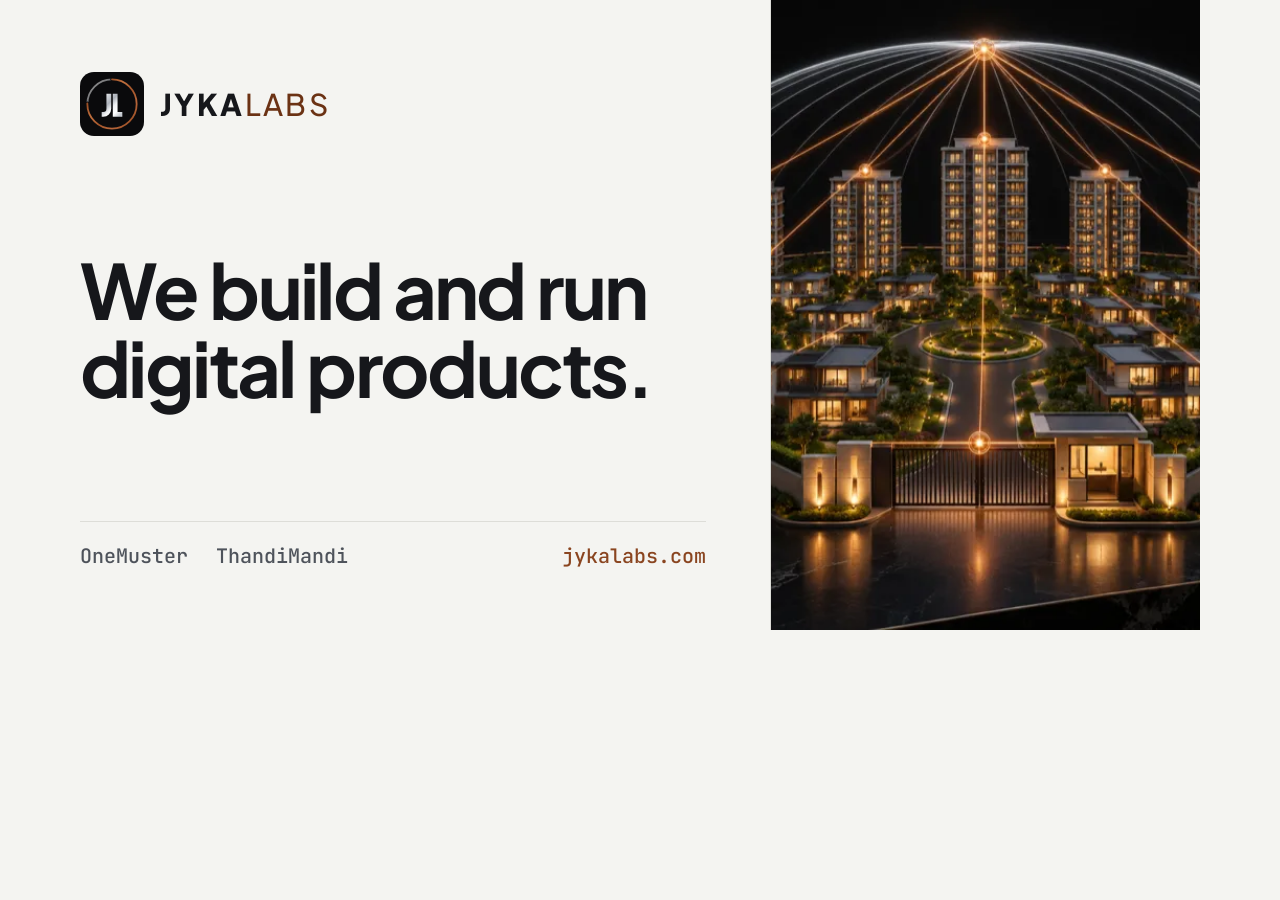
==== commit 8c4c87de: "Product images that show each platform's idea OneMuster: a connected, protected housing community; s" ====
--- a/brand/og.html
+++ b/brand/og.html
@@ -11,7 +11,7 @@
 h1{margin:0;font:700 76px/1.02 var(--font-display);letter-spacing:-2.6px}
 .foot{display:flex;gap:28px;align-items:center;font:500 20px/1 var(--font-mono);color:var(--text-secondary);border-top:1px solid var(--border-hairline);padding-top:24px}
 .foot b{color:var(--accent-primary);font-weight:500;margin-left:auto}
-.r{background:url(../docs/media/circuit-800.webp) center/cover;border-left:1px solid var(--border-hairline)}
+.r{background:url(../docs/media/onemuster-hero-800.webp) center/cover;border-left:1px solid var(--border-hairline)}
 </style></head><body>
 <div class="l">
 <div class="brand"><img src="../docs/favicon.svg" alt=""><span class="brand-name">Jyka<span>Labs</span></span></div>
